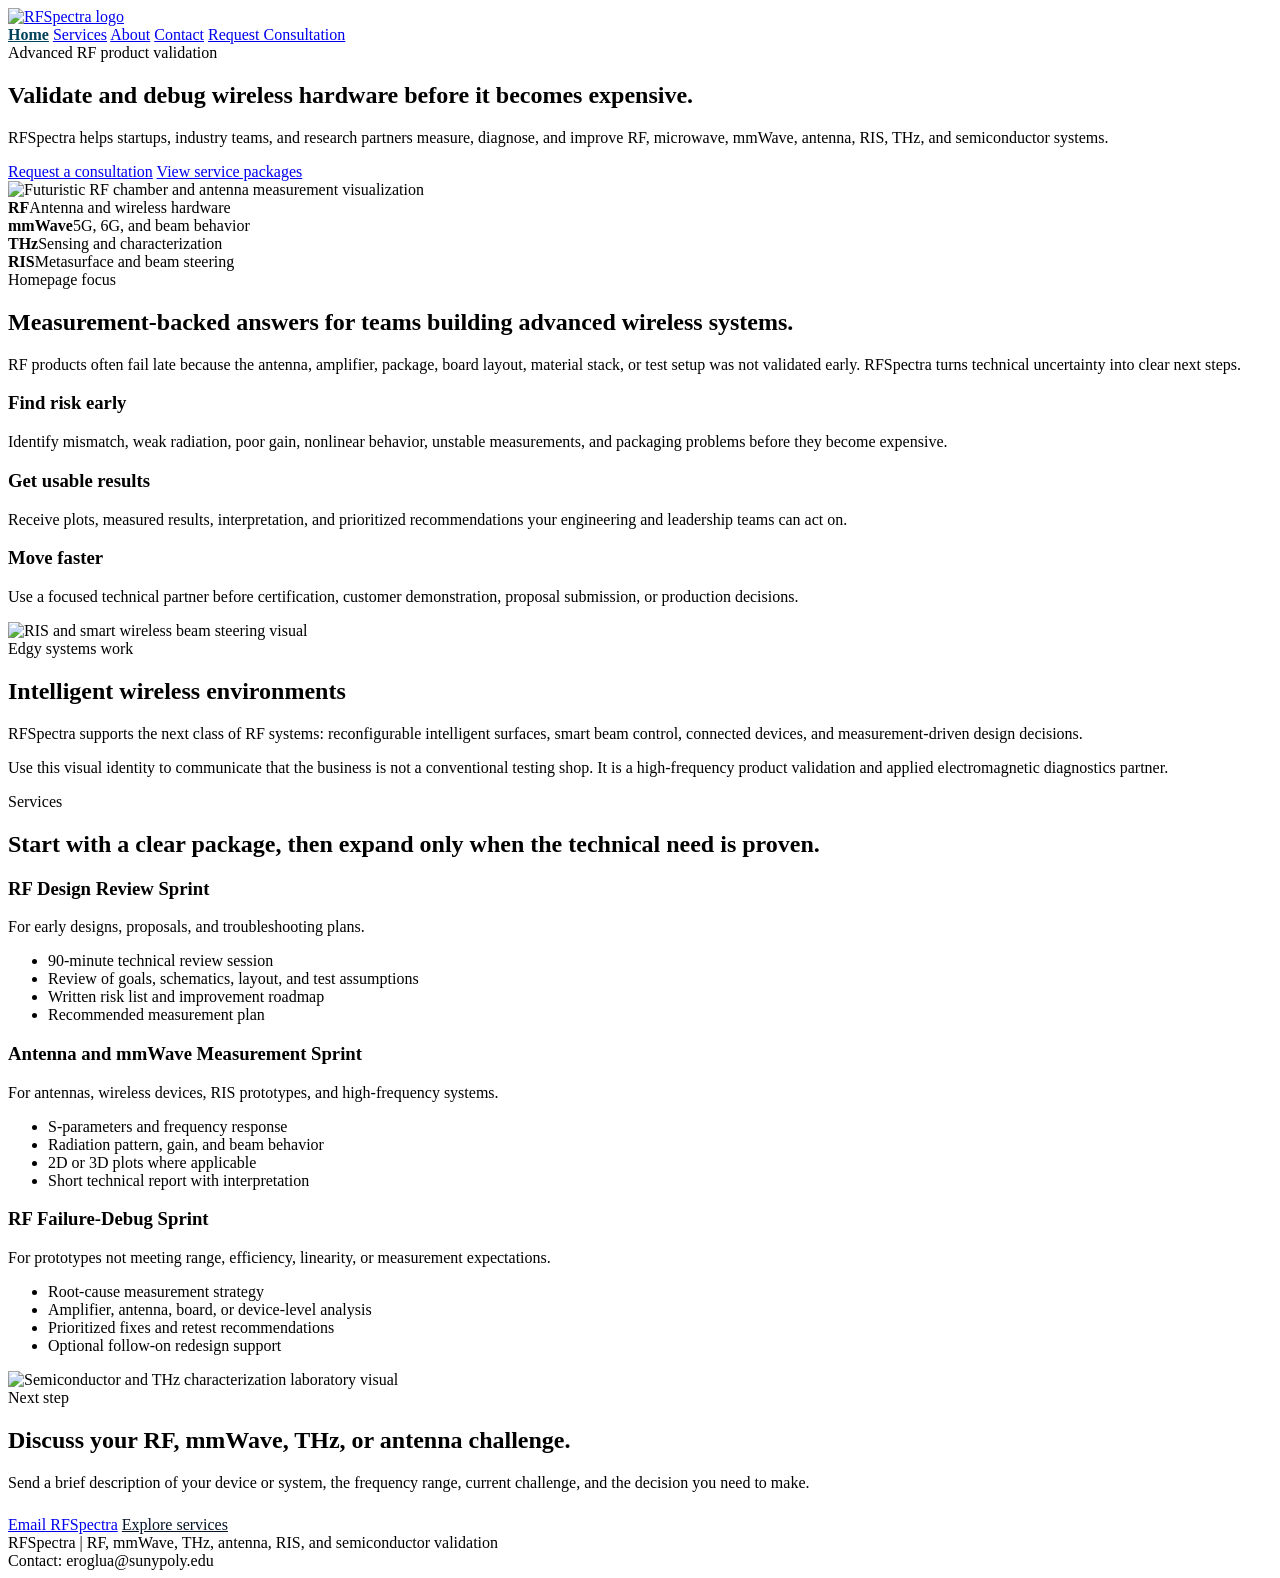
==== index.html @ 4c07c521 "Add files via upload" ====
<!DOCTYPE html>
<html lang="en">
<head>
  <meta charset="utf-8">
  <meta name="viewport" content="width=device-width, initial-scale=1">
  <title>RFSpectra | RF Measurement and Product Validation</title>
  <meta name="description" content="RFSpectra RF, microwave, mmWave, antenna, RIS, THz, and semiconductor validation services.">
  <link rel="stylesheet" href="assets/style.css">
</head>
<body>

<header class="site-header">
  <div class="navbar">
    <a href="index.html" aria-label="RFSpectra home">
      <img class="logo" src="assets/rfspectra-logo-transparent.png" alt="RFSpectra logo">
    </a>
    <nav class="nav-links">
      <a href="index.html" style="color:#00415a; font-weight:800">Home</a>
<a href="services.html" >Services</a>
<a href="about.html" >About</a>
<a href="contact.html" >Contact</a>
      <a class="nav-cta" href="contact.html">Request Consultation</a>
    </nav>
  </div>
</header>


<main>
  <section class="hero">
    <div class="hero-grid">
      <div>
        <div class="kicker">Advanced RF product validation</div>
        <h1>Validate and debug wireless hardware before it becomes expensive.</h1>
        <p>RFSpectra helps startups, industry teams, and research partners measure, diagnose, and improve RF, microwave, mmWave, antenna, RIS, THz, and semiconductor systems.</p>
        <div class="cta-row">
          <a class="button primary" href="contact.html">Request a consultation</a>
          <a class="button secondary" href="services.html">View service packages</a>
        </div>
      </div>
      <div class="hero-visual">
        <img src="assets/rf-chamber-visual.png" alt="Futuristic RF chamber and antenna measurement visualization">
      </div>
    </div>
  </section>

  <div class="stat-strip">
    <div class="stat-card">
      <div class="stat"><strong>RF</strong>Antenna and wireless hardware</div>
      <div class="stat"><strong>mmWave</strong>5G, 6G, and beam behavior</div>
      <div class="stat"><strong>THz</strong>Sensing and characterization</div>
      <div class="stat"><strong>RIS</strong>Metasurface and beam steering</div>
    </div>
  </div>

  <section class="section">
    <div class="section-inner">
      <div class="section-header">
        <span class="tag">Homepage focus</span>
        <h2>Measurement-backed answers for teams building advanced wireless systems.</h2>
        <p class="lead">RF products often fail late because the antenna, amplifier, package, board layout, material stack, or test setup was not validated early. RFSpectra turns technical uncertainty into clear next steps.</p>
      </div>
      <div class="grid-3">
        <article class="card">
          <h3>Find risk early</h3>
          <p>Identify mismatch, weak radiation, poor gain, nonlinear behavior, unstable measurements, and packaging problems before they become expensive.</p>
        </article>
        <article class="card">
          <h3>Get usable results</h3>
          <p>Receive plots, measured results, interpretation, and prioritized recommendations your engineering and leadership teams can act on.</p>
        </article>
        <article class="card">
          <h3>Move faster</h3>
          <p>Use a focused technical partner before certification, customer demonstration, proposal submission, or production decisions.</p>
        </article>
      </div>
    </div>
  </section>

  <section class="section dark-section">
    <div class="section-inner">
      <div class="visual-grid">
        <div class="visual-card">
          <img src="assets/ris-smart-wireless-visual.png" alt="RIS and smart wireless beam steering visual">
        </div>
        <div class="visual-copy">
          <span class="tag">Edgy systems work</span>
          <h2>Intelligent wireless environments</h2>
          <p>RFSpectra supports the next class of RF systems: reconfigurable intelligent surfaces, smart beam control, connected devices, and measurement-driven design decisions.</p>
          <p>Use this visual identity to communicate that the business is not a conventional testing shop. It is a high-frequency product validation and applied electromagnetic diagnostics partner.</p>
        </div>
      </div>
    </div>
  </section>

  <section class="section">
    <div class="section-inner">
      <div class="section-header">
        <span class="tag">Services</span>
        <h2>Start with a clear package, then expand only when the technical need is proven.</h2>
      </div>
      <div class="card">
        <div class="package">
          <div>
            <h3>RF Design Review Sprint</h3>
            <p>For early designs, proposals, and troubleshooting plans.</p>
          </div>
          <ul>
            <li>90-minute technical review session</li>
            <li>Review of goals, schematics, layout, and test assumptions</li>
            <li>Written risk list and improvement roadmap</li>
            <li>Recommended measurement plan</li>
          </ul>
        </div>
        <div class="package">
          <div>
            <h3>Antenna and mmWave Measurement Sprint</h3>
            <p>For antennas, wireless devices, RIS prototypes, and high-frequency systems.</p>
          </div>
          <ul>
            <li>S-parameters and frequency response</li>
            <li>Radiation pattern, gain, and beam behavior</li>
            <li>2D or 3D plots where applicable</li>
            <li>Short technical report with interpretation</li>
          </ul>
        </div>
        <div class="package">
          <div>
            <h3>RF Failure-Debug Sprint</h3>
            <p>For prototypes not meeting range, efficiency, linearity, or measurement expectations.</p>
          </div>
          <ul>
            <li>Root-cause measurement strategy</li>
            <li>Amplifier, antenna, board, or device-level analysis</li>
            <li>Prioritized fixes and retest recommendations</li>
            <li>Optional follow-on redesign support</li>
          </ul>
        </div>
      </div>
      <div class="wide-image">
        <img src="assets/semiconductor-thz-visual.png" alt="Semiconductor and THz characterization laboratory visual">
      </div>
    </div>
  </section>

  <section class="section dark-section">
    <div class="section-inner contact-box">
      <span class="tag">Next step</span>
      <h2>Discuss your RF, mmWave, THz, or antenna challenge.</h2>
      <p class="lead">Send a brief description of your device or system, the frequency range, current challenge, and the decision you need to make.</p>
      <div class="cta-row" style="margin-top:24px">
        <a class="button primary" href="mailto:eroglua@sunypoly.edu?subject=RFSpectra%20RF%20Validation%20Services%20Inquiry">Email RFSpectra</a>
        <a class="button secondary" href="services.html" style="color:#061427;border-color:#b9c7d8">Explore services</a>
      </div>
    </div>
  </section>
</main>

<footer class="footer">
  <div class="footer-inner">
    <div>RFSpectra | RF, mmWave, THz, antenna, RIS, and semiconductor validation</div>
    <div>Contact: eroglua@sunypoly.edu</div>
  </div>
</footer>
</body>
</html>
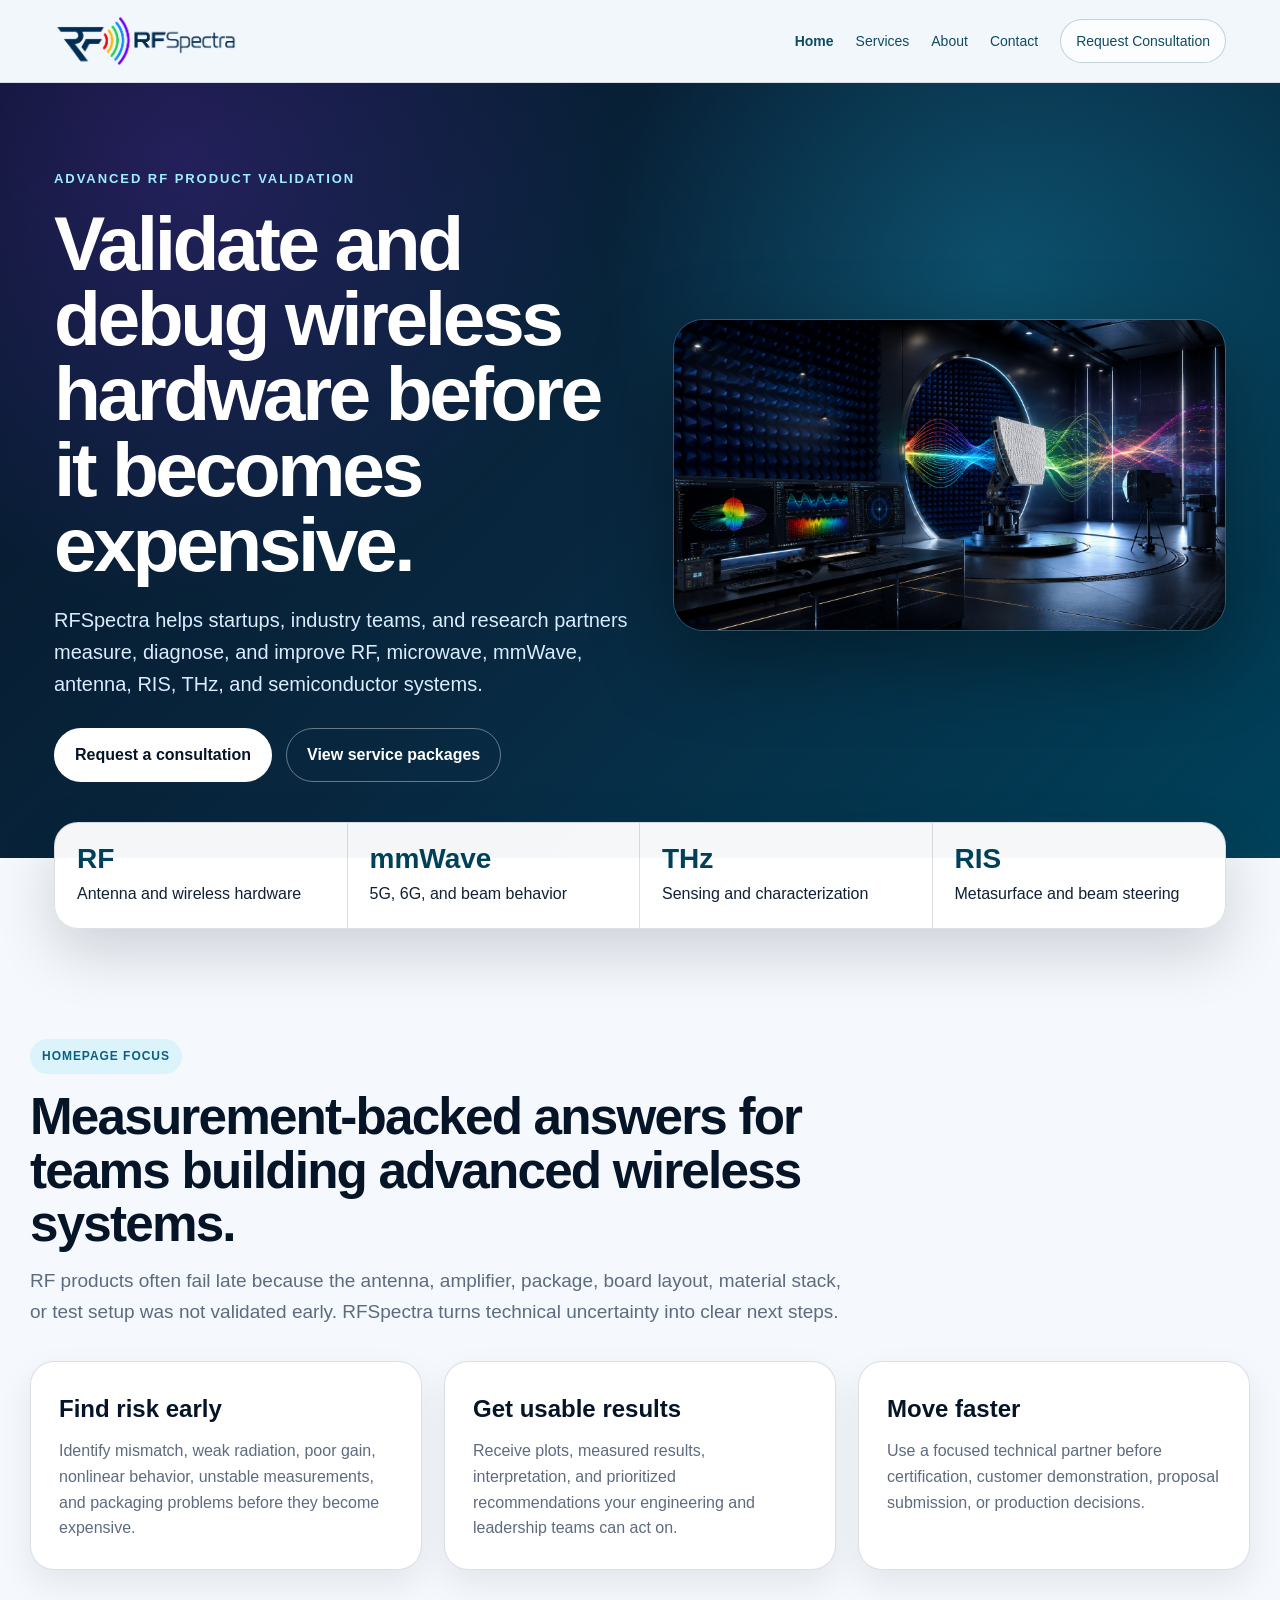
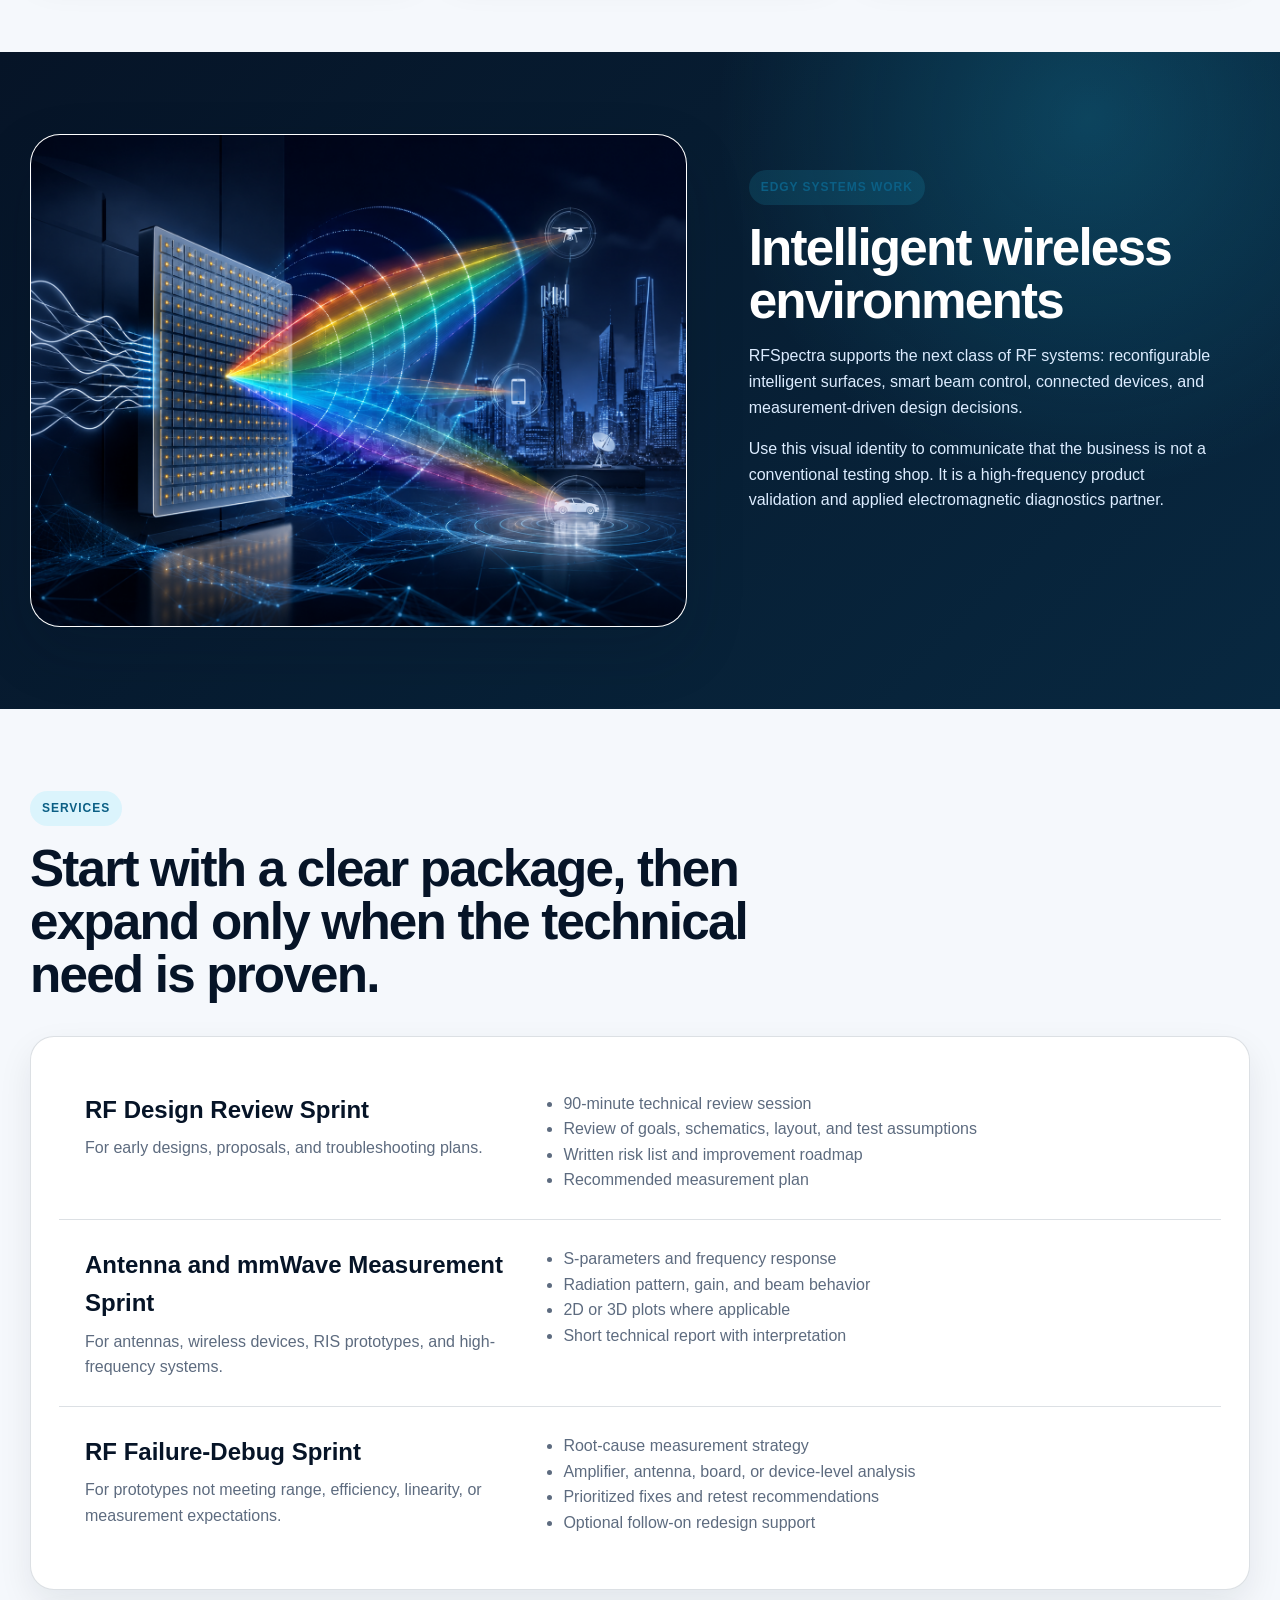
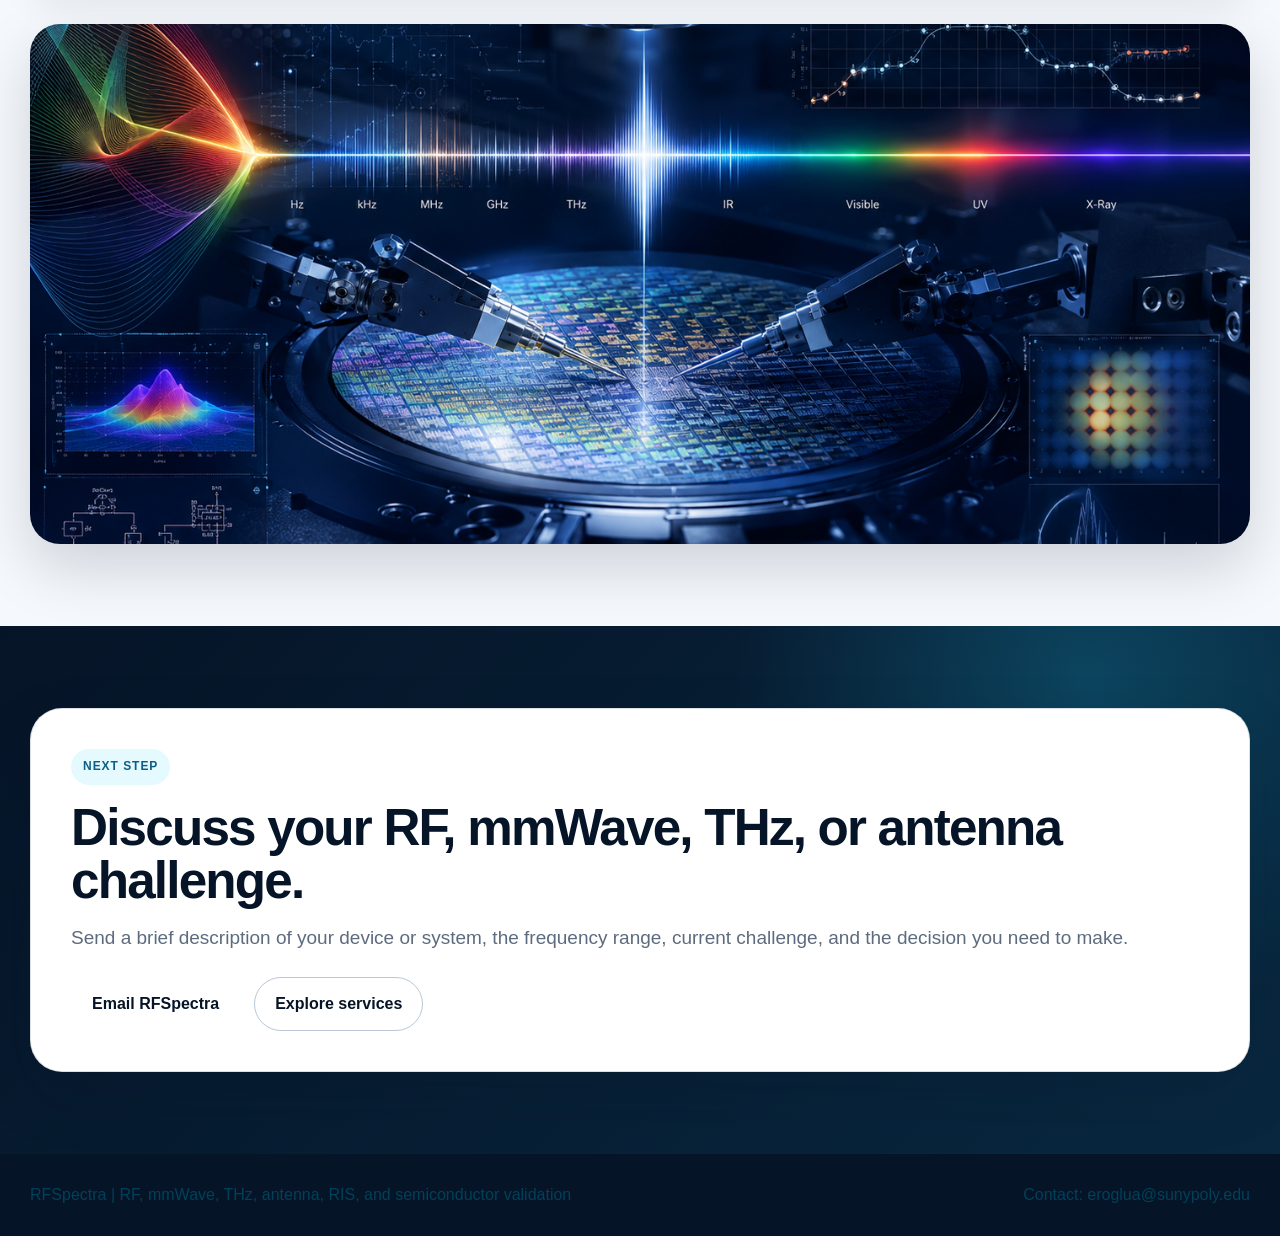
==== commit 9d0c4b27: "Add files via upload" ====
--- a/index.html
+++ b/index.html
@@ -5,14 +5,14 @@
   <meta name="viewport" content="width=device-width, initial-scale=1">
   <title>RFSpectra | RF Measurement and Product Validation</title>
   <meta name="description" content="RFSpectra RF, microwave, mmWave, antenna, RIS, THz, and semiconductor validation services.">
-  <link rel="stylesheet" href="assets/style.css">
+  <link rel="stylesheet" href="style.css">
 </head>
 <body>
 
 <header class="site-header">
   <div class="navbar">
     <a href="index.html" aria-label="RFSpectra home">
-      <img class="logo" src="assets/rfspectra-logo-transparent.png" alt="RFSpectra logo">
+      <img class="logo" src="rfspectra-logo-transparent.png" alt="RFSpectra logo">
     </a>
     <nav class="nav-links">
       <a href="index.html" style="color:#00415a; font-weight:800">Home</a>
@@ -38,7 +38,7 @@
         </div>
       </div>
       <div class="hero-visual">
-        <img src="assets/rf-chamber-visual.png" alt="Futuristic RF chamber and antenna measurement visualization">
+        <img src="rf-chamber-visual.png" alt="Futuristic RF chamber and antenna measurement visualization">
       </div>
     </div>
   </section>
@@ -80,7 +80,7 @@
     <div class="section-inner">
       <div class="visual-grid">
         <div class="visual-card">
-          <img src="assets/ris-smart-wireless-visual.png" alt="RIS and smart wireless beam steering visual">
+          <img src="ris-smart-wireless-visual.png" alt="RIS and smart wireless beam steering visual">
         </div>
         <div class="visual-copy">
           <span class="tag">Edgy systems work</span>
@@ -137,7 +137,7 @@
         </div>
       </div>
       <div class="wide-image">
-        <img src="assets/semiconductor-thz-visual.png" alt="Semiconductor and THz characterization laboratory visual">
+        <img src="semiconductor-thz-visual.png" alt="Semiconductor and THz characterization laboratory visual">
       </div>
     </div>
   </section>
--- a/style.css
+++ b/style.css
@@ -0,0 +1,428 @@
+
+:root {
+  --navy: #00415a;
+  --deep: #061427;
+  --blue: #0b5f85;
+  --cyan: #20d4ff;
+  --paper: #f5f8fc;
+  --ink: #112033;
+  --muted: #5d6b7f;
+  --line: rgba(8, 35, 64, 0.14);
+  --white: #ffffff;
+  --radius: 24px;
+  --shadow: 0 24px 60px rgba(6, 20, 39, 0.16);
+}
+
+* {
+  box-sizing: border-box;
+}
+
+html {
+  scroll-behavior: smooth;
+}
+
+body {
+  margin: 0;
+  font-family: Arial, Helvetica, sans-serif;
+  background: var(--paper);
+  color: var(--ink);
+  line-height: 1.6;
+}
+
+a {
+  color: inherit;
+}
+
+.site-header {
+  position: sticky;
+  top: 0;
+  z-index: 20;
+  background: rgba(242, 247, 252, 0.96);
+  backdrop-filter: blur(12px);
+  border-bottom: 1px solid rgba(8, 35, 64, 0.12);
+}
+
+.navbar {
+  max-width: 1220px;
+  margin: 0 auto;
+  padding: 14px 24px;
+  display: flex;
+  align-items: center;
+  justify-content: space-between;
+  gap: 24px;
+}
+
+.logo {
+  height: 54px;
+  width: auto;
+  display: block;
+}
+
+.nav-links {
+  display: flex;
+  gap: 22px;
+  align-items: center;
+  font-size: 14px;
+  color: var(--navy);
+}
+
+.nav-links a {
+  text-decoration: none;
+  opacity: .94;
+}
+
+.nav-links a:hover {
+  opacity: 1;
+  color: var(--blue);
+}
+
+.nav-links a[style] {
+  color: var(--navy) !important;
+  font-weight: 800;
+}
+
+
+.nav-cta {
+  padding: 10px 15px;
+  border: 1px solid rgba(0, 65, 90, 0.24);
+  border-radius: 999px;
+  color: var(--navy);
+  background: rgba(255,255,255,.78);
+}
+
+
+.hero {
+  position: relative;
+  overflow: hidden;
+  background:
+    radial-gradient(circle at 78% 24%, rgba(32, 212, 255, .22), transparent 34%),
+    radial-gradient(circle at 14% 10%, rgba(141, 55, 255, .22), transparent 34%),
+    linear-gradient(135deg, #061427 0%, #082840 52%, #00415a 100%);
+  color: var(--white);
+}
+
+.hero-grid {
+  max-width: 1220px;
+  margin: 0 auto;
+  padding: 86px 24px 76px;
+  display: grid;
+  grid-template-columns: 1.02fr .98fr;
+  gap: 44px;
+  align-items: center;
+}
+
+.kicker {
+  text-transform: uppercase;
+  letter-spacing: .15em;
+  font-size: 13px;
+  font-weight: 800;
+  color: #9feeff;
+  margin-bottom: 16px;
+}
+
+h1 {
+  font-size: clamp(42px, 6vw, 78px);
+  line-height: .98;
+  margin: 0 0 22px;
+  letter-spacing: -0.045em;
+}
+
+.hero p {
+  color: #dcecff;
+  font-size: 20px;
+  max-width: 680px;
+  margin: 0 0 28px;
+}
+
+.cta-row {
+  display: flex;
+  gap: 14px;
+  flex-wrap: wrap;
+  align-items: center;
+}
+
+.button {
+  display: inline-flex;
+  justify-content: center;
+  align-items: center;
+  min-height: 48px;
+  padding: 13px 20px;
+  border-radius: 999px;
+  text-decoration: none;
+  font-weight: 800;
+  border: 1px solid transparent;
+}
+
+.button.primary {
+  background: #ffffff;
+  color: var(--deep);
+}
+
+.button.secondary {
+  border-color: rgba(255,255,255,.38);
+  color: #ffffff;
+}
+
+.hero-visual {
+  position: relative;
+}
+
+.hero-visual img,
+.visual-card img,
+.wide-image img {
+  width: 100%;
+  display: block;
+  object-fit: cover;
+}
+
+.hero-visual img {
+  border-radius: 30px;
+  box-shadow: 0 28px 80px rgba(0,0,0,.36);
+  border: 1px solid rgba(255,255,255,.18);
+}
+
+.stat-strip {
+  max-width: 1220px;
+  margin: -36px auto 0;
+  padding: 0 24px 28px;
+  position: relative;
+  z-index: 4;
+}
+
+.stat-card {
+  background: rgba(255,255,255,.96);
+  box-shadow: var(--shadow);
+  border-radius: var(--radius);
+  display: grid;
+  grid-template-columns: repeat(4, 1fr);
+  overflow: hidden;
+  border: 1px solid var(--line);
+}
+
+.stat {
+  padding: 22px;
+  border-right: 1px solid var(--line);
+}
+
+.stat:last-child {
+  border-right: 0;
+}
+
+.stat strong {
+  display: block;
+  font-size: 28px;
+  color: var(--navy);
+  line-height: 1;
+  margin-bottom: 8px;
+}
+
+.section {
+  padding: 82px 24px;
+}
+
+.section-inner {
+  max-width: 1220px;
+  margin: 0 auto;
+}
+
+.section-header {
+  max-width: 820px;
+  margin-bottom: 34px;
+}
+
+.section h2 {
+  font-size: clamp(34px, 4vw, 54px);
+  line-height: 1.04;
+  margin: 0 0 16px;
+  letter-spacing: -0.035em;
+  color: var(--deep);
+}
+
+.lead {
+  font-size: 19px;
+  color: var(--muted);
+  margin: 0;
+}
+
+.grid-3 {
+  display: grid;
+  grid-template-columns: repeat(3, 1fr);
+  gap: 22px;
+}
+
+.grid-2 {
+  display: grid;
+  grid-template-columns: repeat(2, 1fr);
+  gap: 24px;
+}
+
+.card {
+  background: #ffffff;
+  border-radius: var(--radius);
+  padding: 28px;
+  border: 1px solid var(--line);
+  box-shadow: 0 14px 34px rgba(6,20,39,.08);
+}
+
+.card h3 {
+  margin: 0 0 10px;
+  font-size: 24px;
+  color: var(--deep);
+}
+
+.card p {
+  color: var(--muted);
+  margin: 0;
+}
+
+.dark-section {
+  background:
+    radial-gradient(circle at 85% 10%, rgba(32, 212, 255, .2), transparent 30%),
+    linear-gradient(135deg, #061427 0%, #082840 100%);
+  color: #ffffff;
+}
+
+.dark-section h2,
+.dark-section h3 {
+  color: #ffffff;
+}
+
+.dark-section .lead,
+.dark-section p {
+  color: #dcecff;
+}
+
+.dark-section .contact-box h2,
+.dark-section .contact-box h3 {
+  color: var(--deep);
+}
+
+.dark-section .contact-box .lead,
+.dark-section .contact-box p {
+  color: var(--muted);
+}
+
+.visual-grid {
+  display: grid;
+  grid-template-columns: 1.1fr .9fr;
+  gap: 26px;
+  align-items: stretch;
+}
+
+.visual-card {
+  background: #ffffff;
+  border-radius: 30px;
+  overflow: hidden;
+  box-shadow: var(--shadow);
+  border: 1px solid rgba(255,255,255,.16);
+}
+
+.visual-card img {
+  height: 100%;
+  min-height: 390px;
+}
+
+.visual-copy {
+  padding: 36px;
+}
+
+.tag {
+  display: inline-block;
+  padding: 8px 12px;
+  border-radius: 999px;
+  background: rgba(32,212,255,.12);
+  color: var(--blue);
+  font-size: 12px;
+  font-weight: 800;
+  letter-spacing: .08em;
+  text-transform: uppercase;
+  margin-bottom: 16px;
+}
+
+.package {
+  display: grid;
+  grid-template-columns: .8fr 1.2fr;
+  gap: 24px;
+  padding: 26px;
+  border-bottom: 1px solid var(--line);
+}
+
+.package:last-child {
+  border-bottom: 0;
+}
+
+.package h3 {
+  margin: 0 0 6px;
+}
+
+.package ul {
+  margin: 0;
+  padding-left: 20px;
+  color: var(--muted);
+}
+
+.wide-image {
+  margin-top: 34px;
+  border-radius: 30px;
+  overflow: hidden;
+  box-shadow: var(--shadow);
+}
+
+.wide-image img {
+  max-height: 520px;
+}
+
+.contact-box {
+  background: #ffffff;
+  border-radius: 32px;
+  padding: 40px;
+  box-shadow: var(--shadow);
+  border: 1px solid var(--line);
+}
+
+.footer {
+  background: var(--deep);
+  color: var(--navy);
+  padding: 28px 24px;
+}
+
+.footer-inner {
+  max-width: 1220px;
+  margin: 0 auto;
+  display: flex;
+  justify-content: space-between;
+  gap: 18px;
+  flex-wrap: wrap;
+}
+
+@media (max-width: 920px) {
+  .hero-grid,
+  .grid-3,
+  .grid-2,
+  .visual-grid,
+  .package {
+    grid-template-columns: 1fr;
+  }
+
+  .stat-card {
+    grid-template-columns: repeat(2, 1fr);
+  }
+
+  .nav-links {
+    display: none;
+  }
+
+  .hero-grid {
+    padding-top: 56px;
+  }
+}
+
+@media (max-width: 560px) {
+  .stat-card {
+    grid-template-columns: 1fr;
+  }
+
+  .logo {
+    height: 44px;
+  }
+}
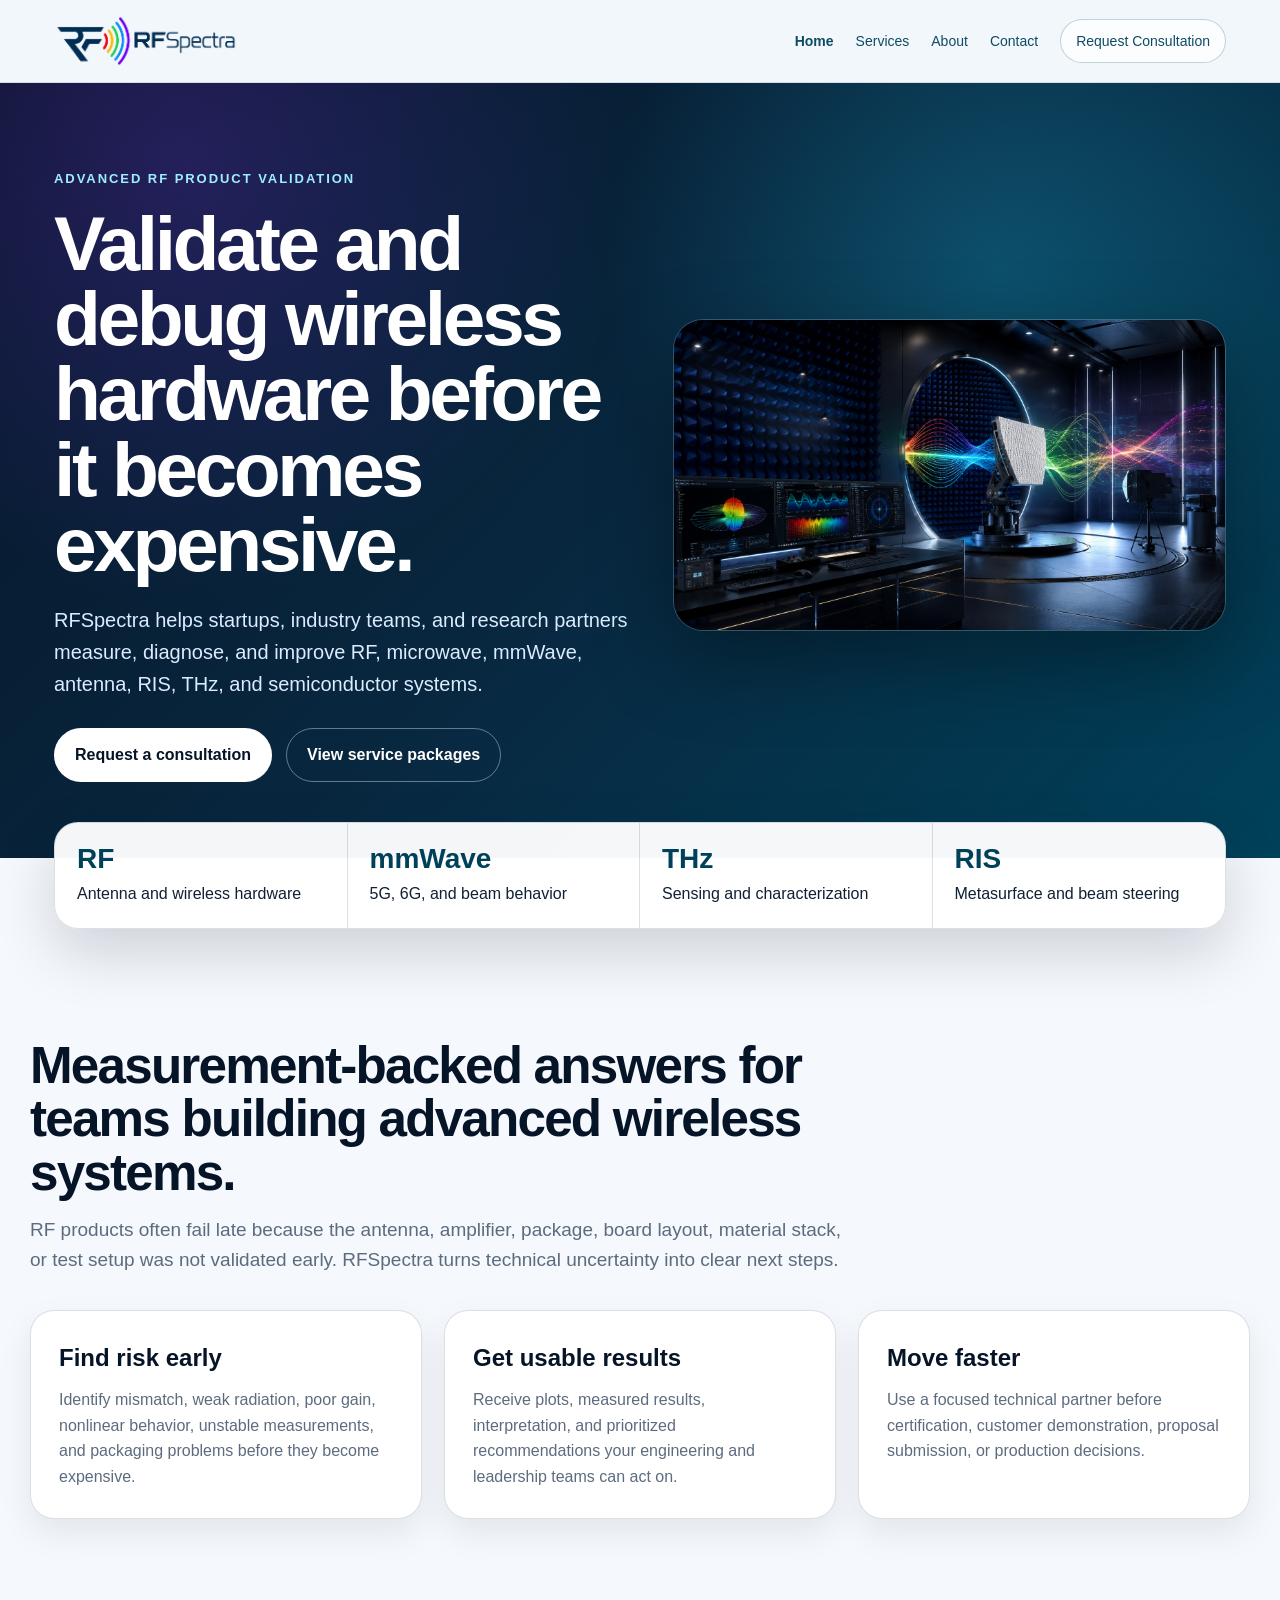
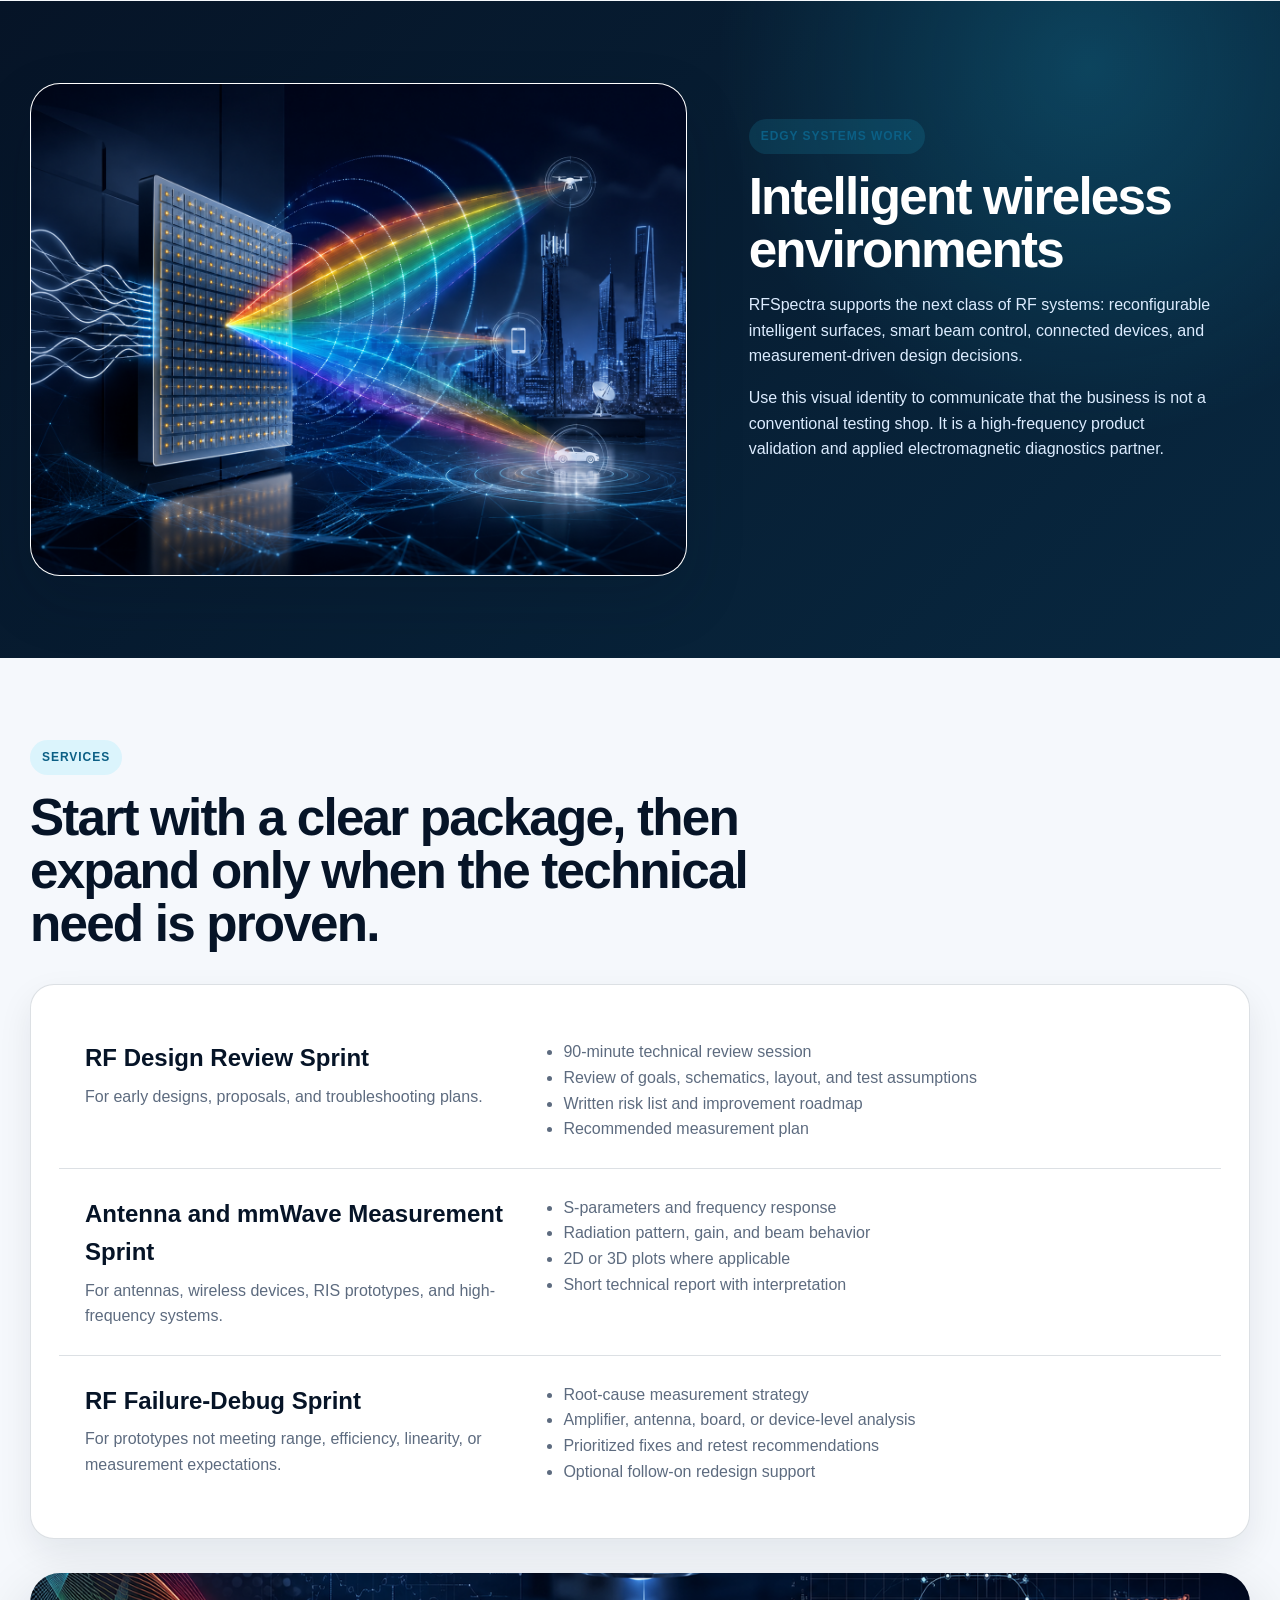
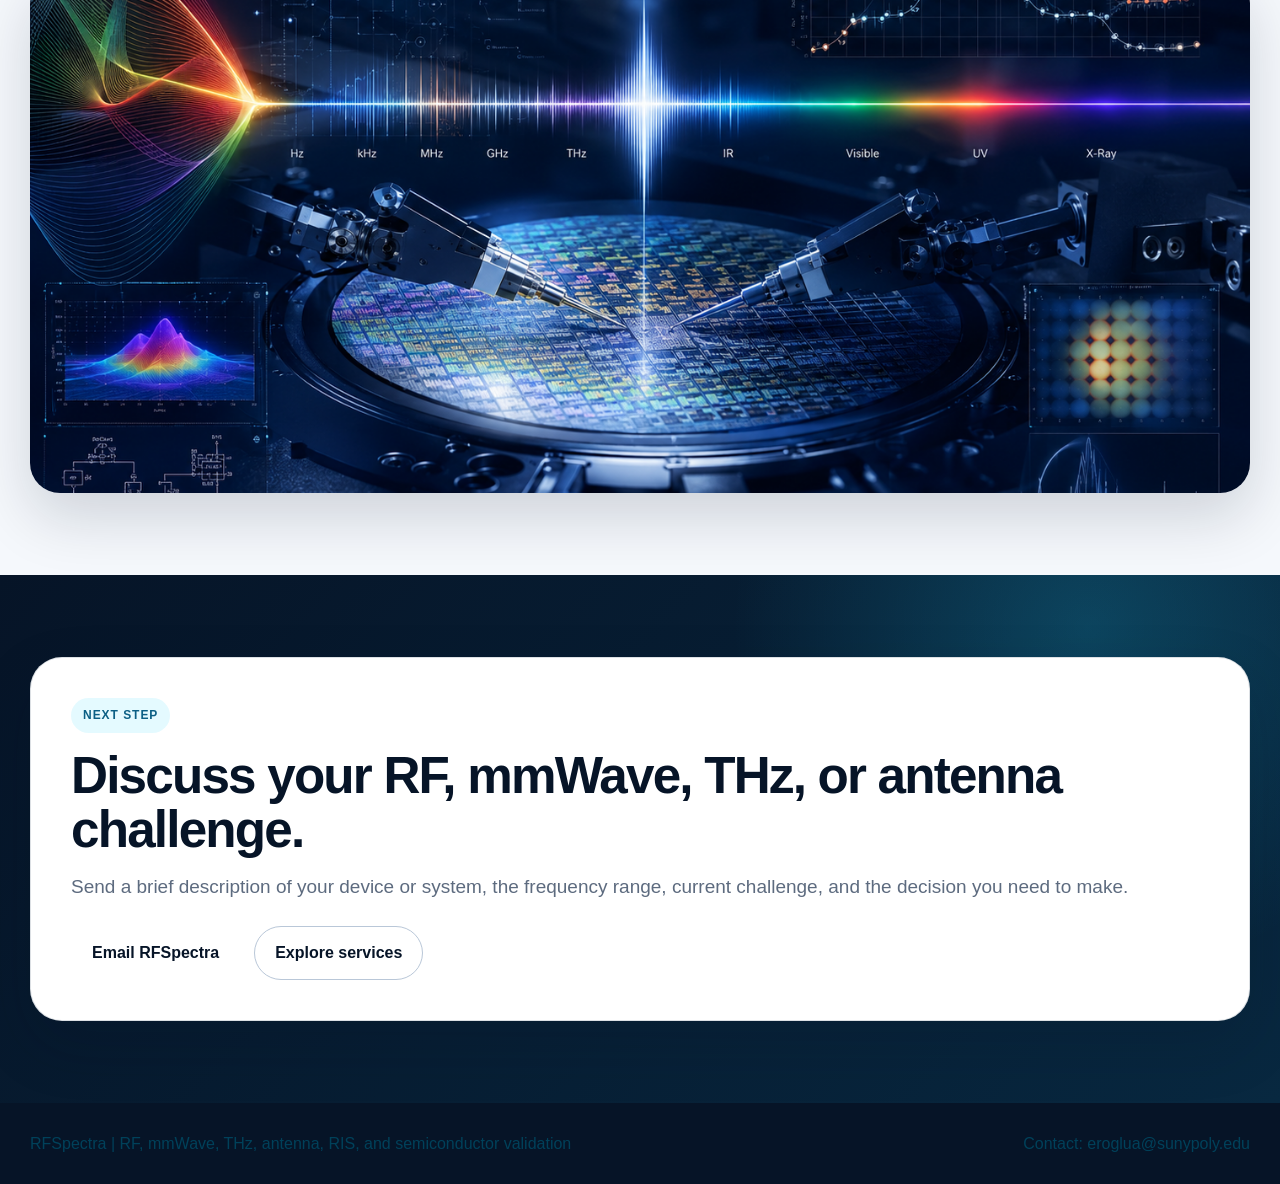
==== commit a317b0fa: "Update index.html" ====
--- a/index.html
+++ b/index.html
@@ -55,8 +55,7 @@
   <section class="section">
     <div class="section-inner">
       <div class="section-header">
-        <span class="tag">Homepage focus</span>
-        <h2>Measurement-backed answers for teams building advanced wireless systems.</h2>
+                <h2>Measurement-backed answers for teams building advanced wireless systems.</h2>
         <p class="lead">RF products often fail late because the antenna, amplifier, package, board layout, material stack, or test setup was not validated early. RFSpectra turns technical uncertainty into clear next steps.</p>
       </div>
       <div class="grid-3">
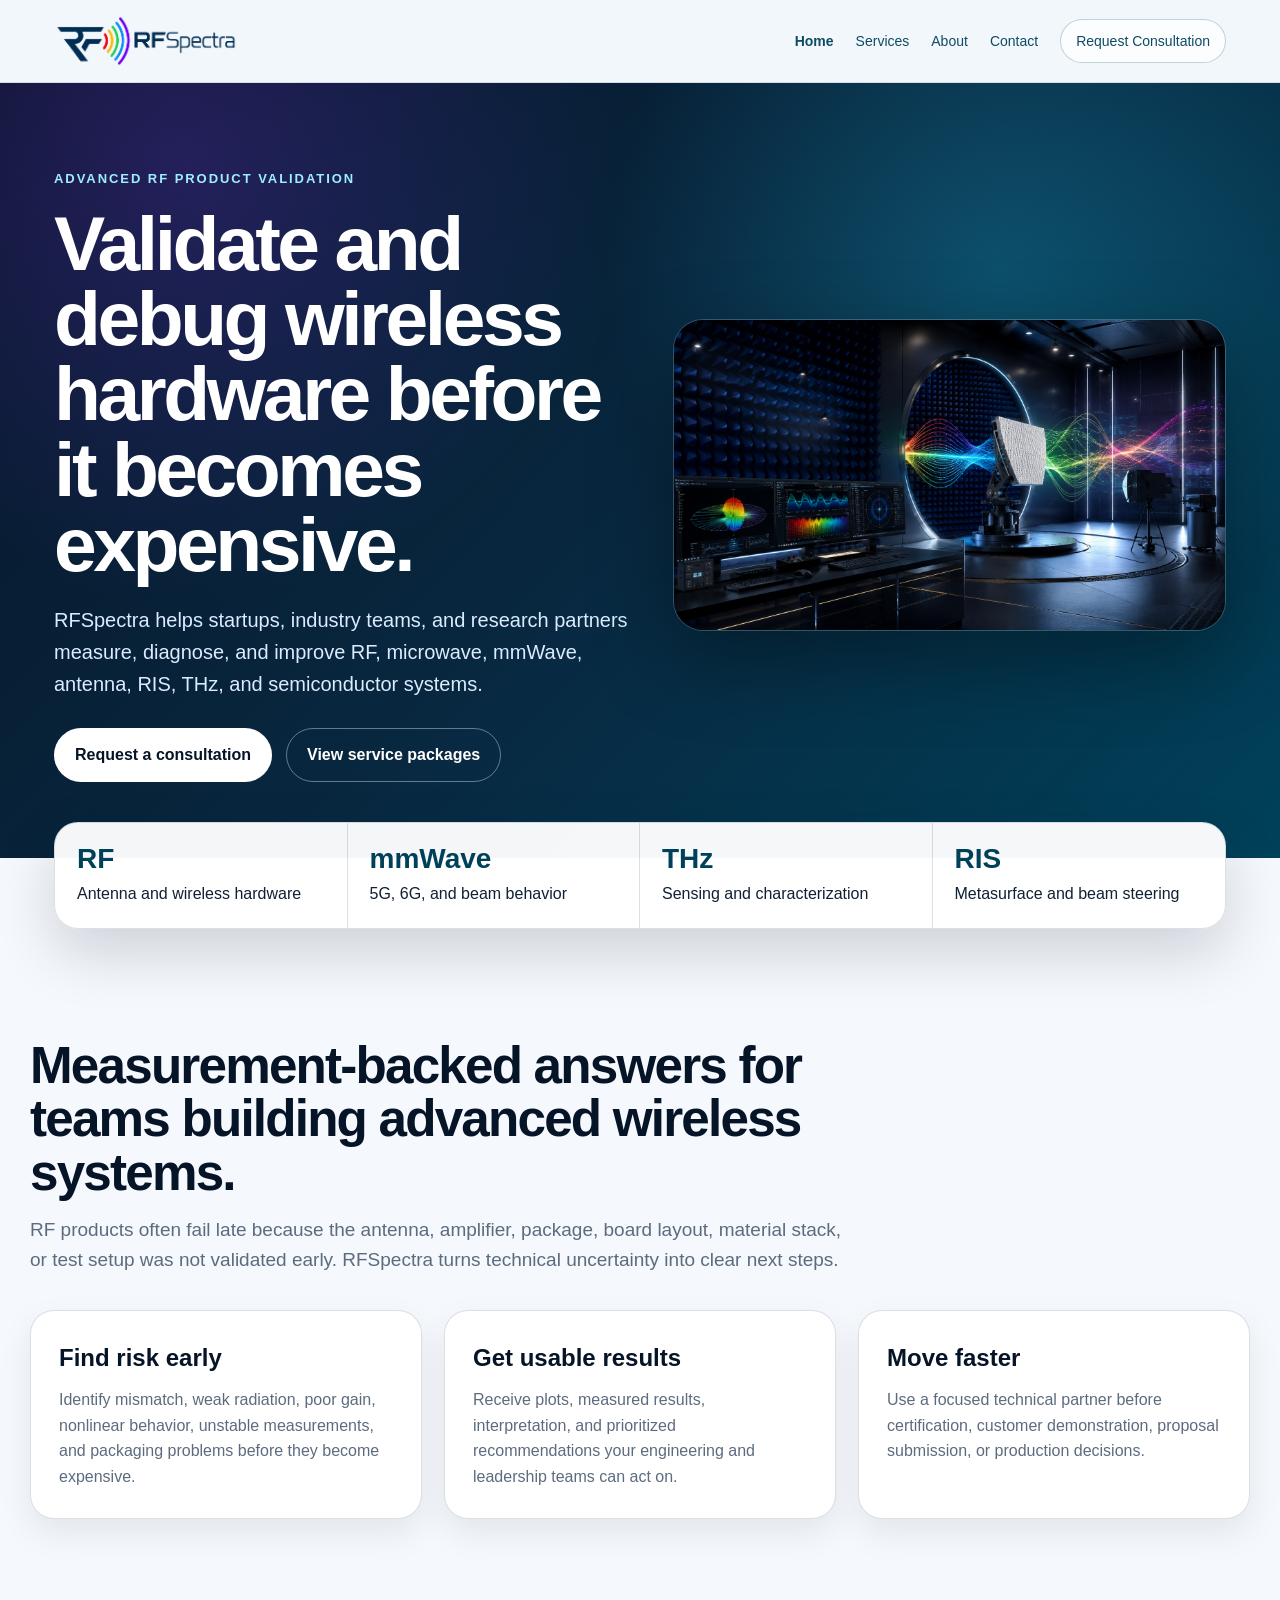
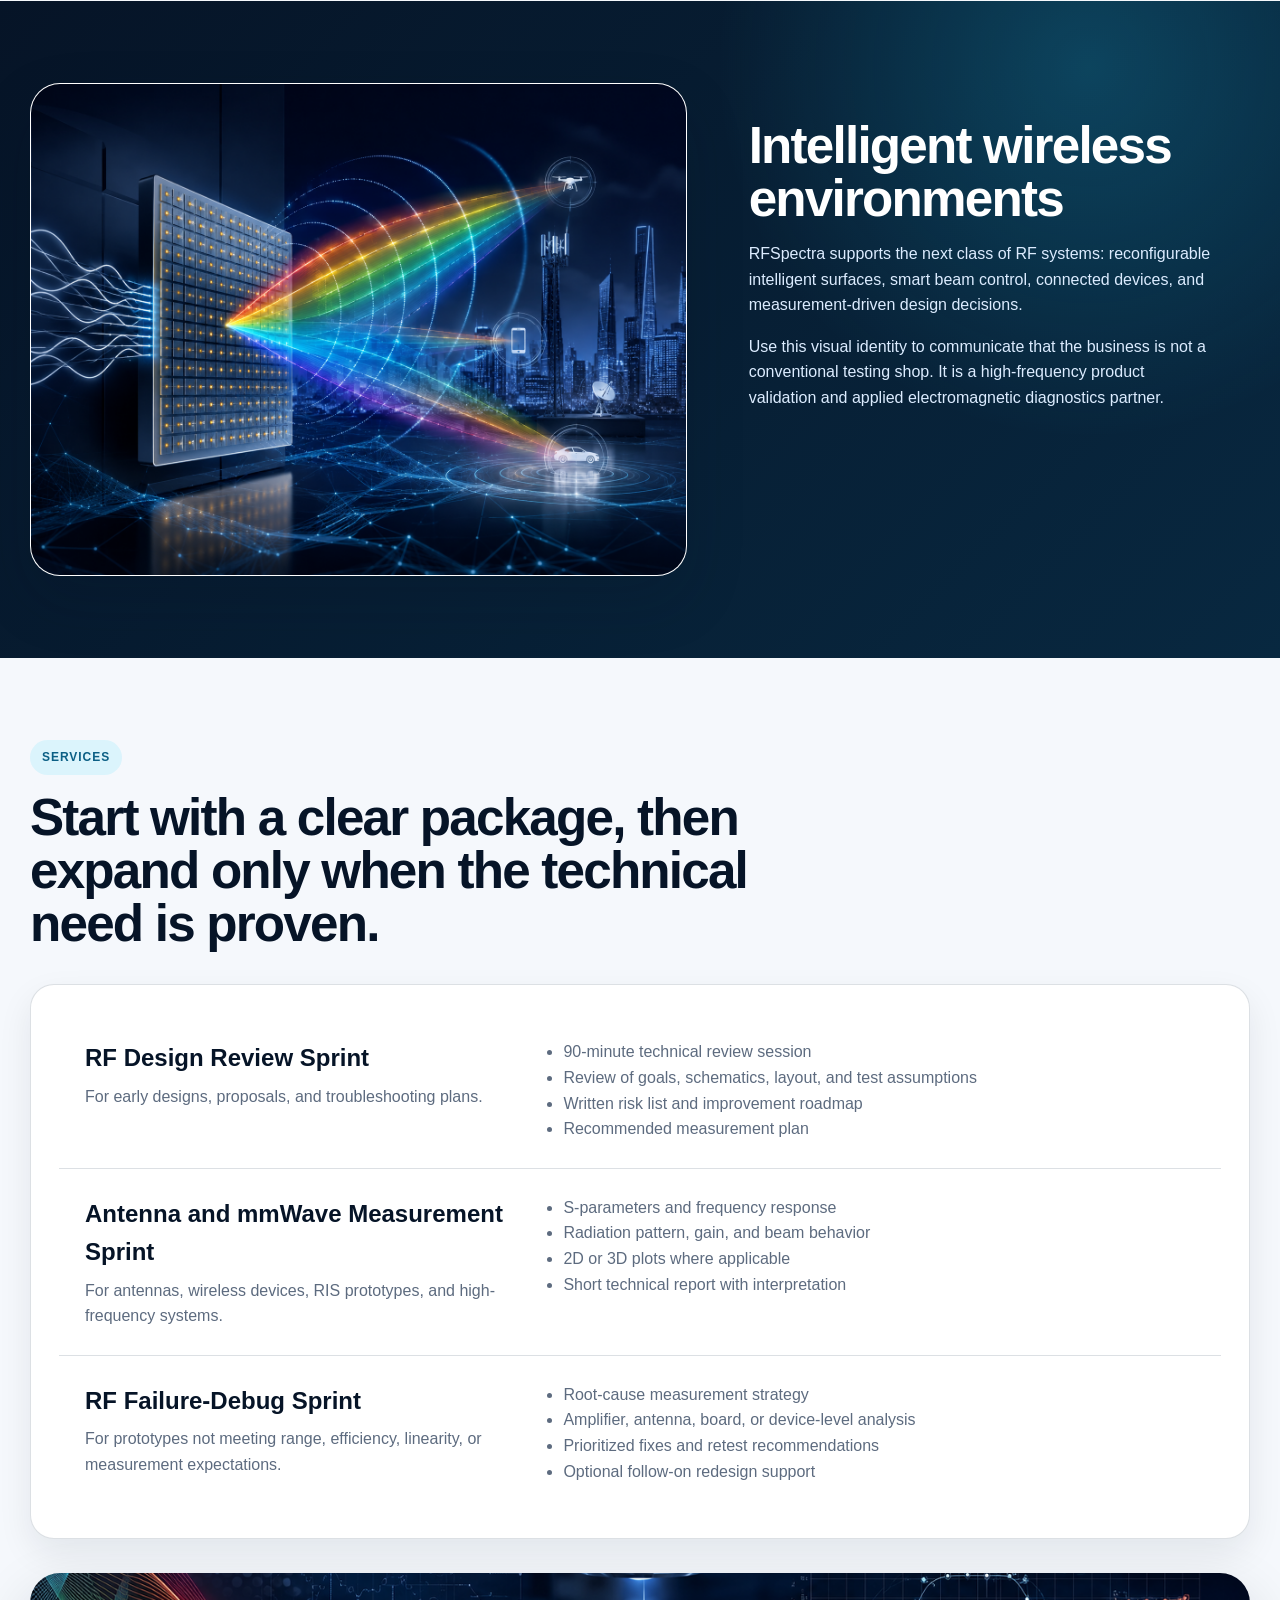
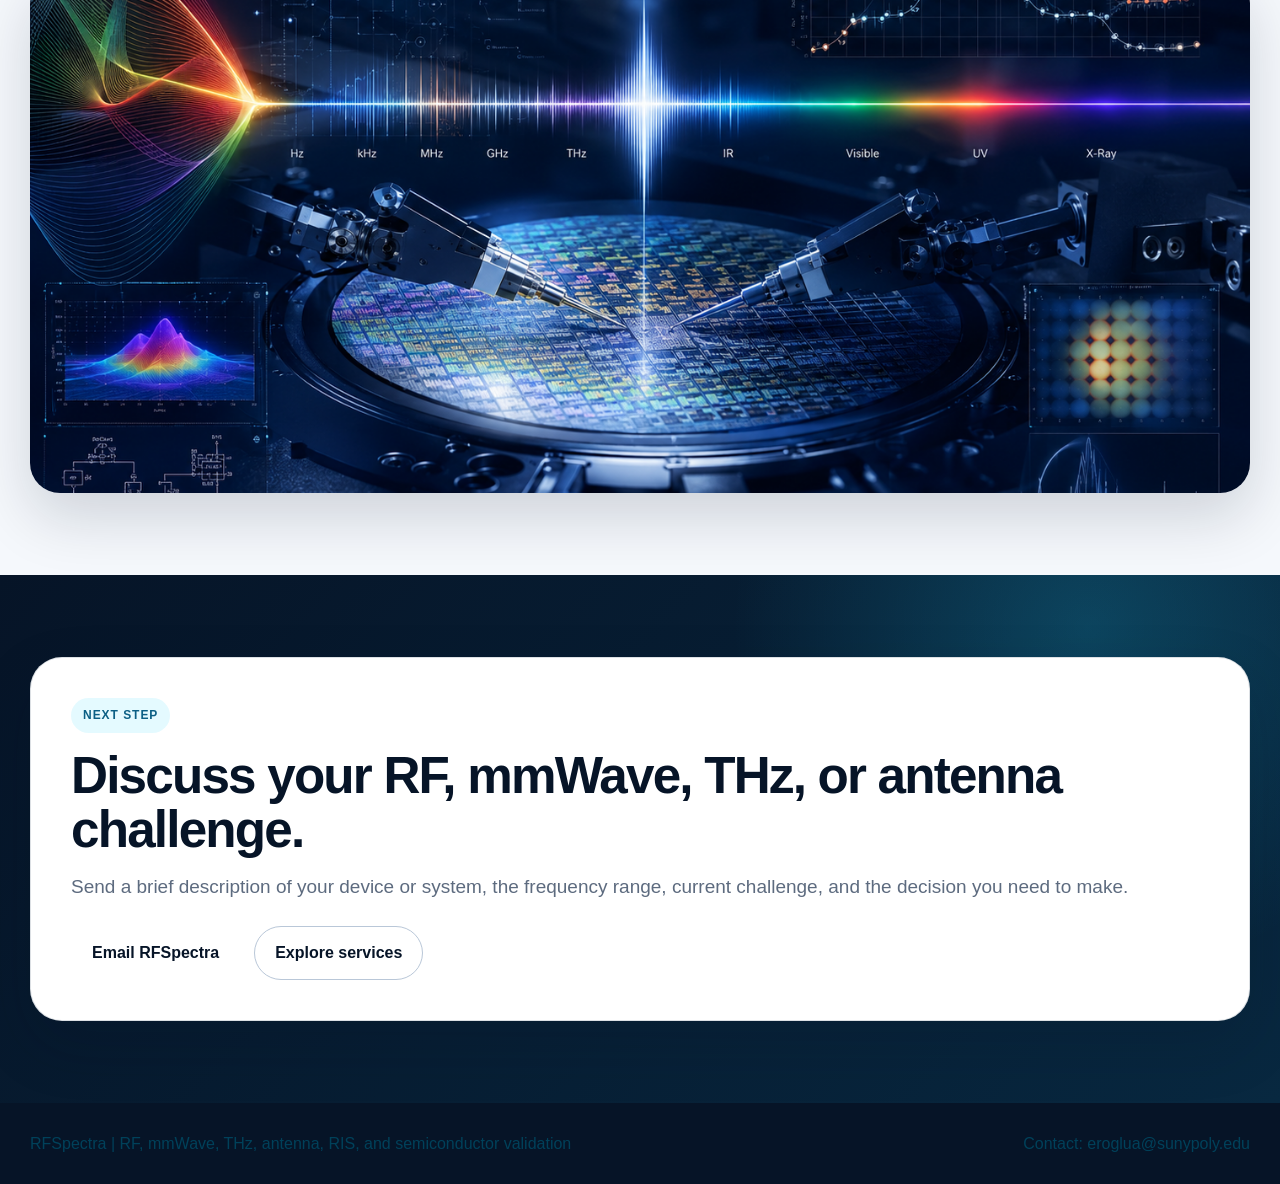
==== commit 5156a269: "Update index.html" ====
--- a/index.html
+++ b/index.html
@@ -82,8 +82,7 @@
           <img src="ris-smart-wireless-visual.png" alt="RIS and smart wireless beam steering visual">
         </div>
         <div class="visual-copy">
-          <span class="tag">Edgy systems work</span>
-          <h2>Intelligent wireless environments</h2>
+                    <h2>Intelligent wireless environments</h2>
           <p>RFSpectra supports the next class of RF systems: reconfigurable intelligent surfaces, smart beam control, connected devices, and measurement-driven design decisions.</p>
           <p>Use this visual identity to communicate that the business is not a conventional testing shop. It is a high-frequency product validation and applied electromagnetic diagnostics partner.</p>
         </div>
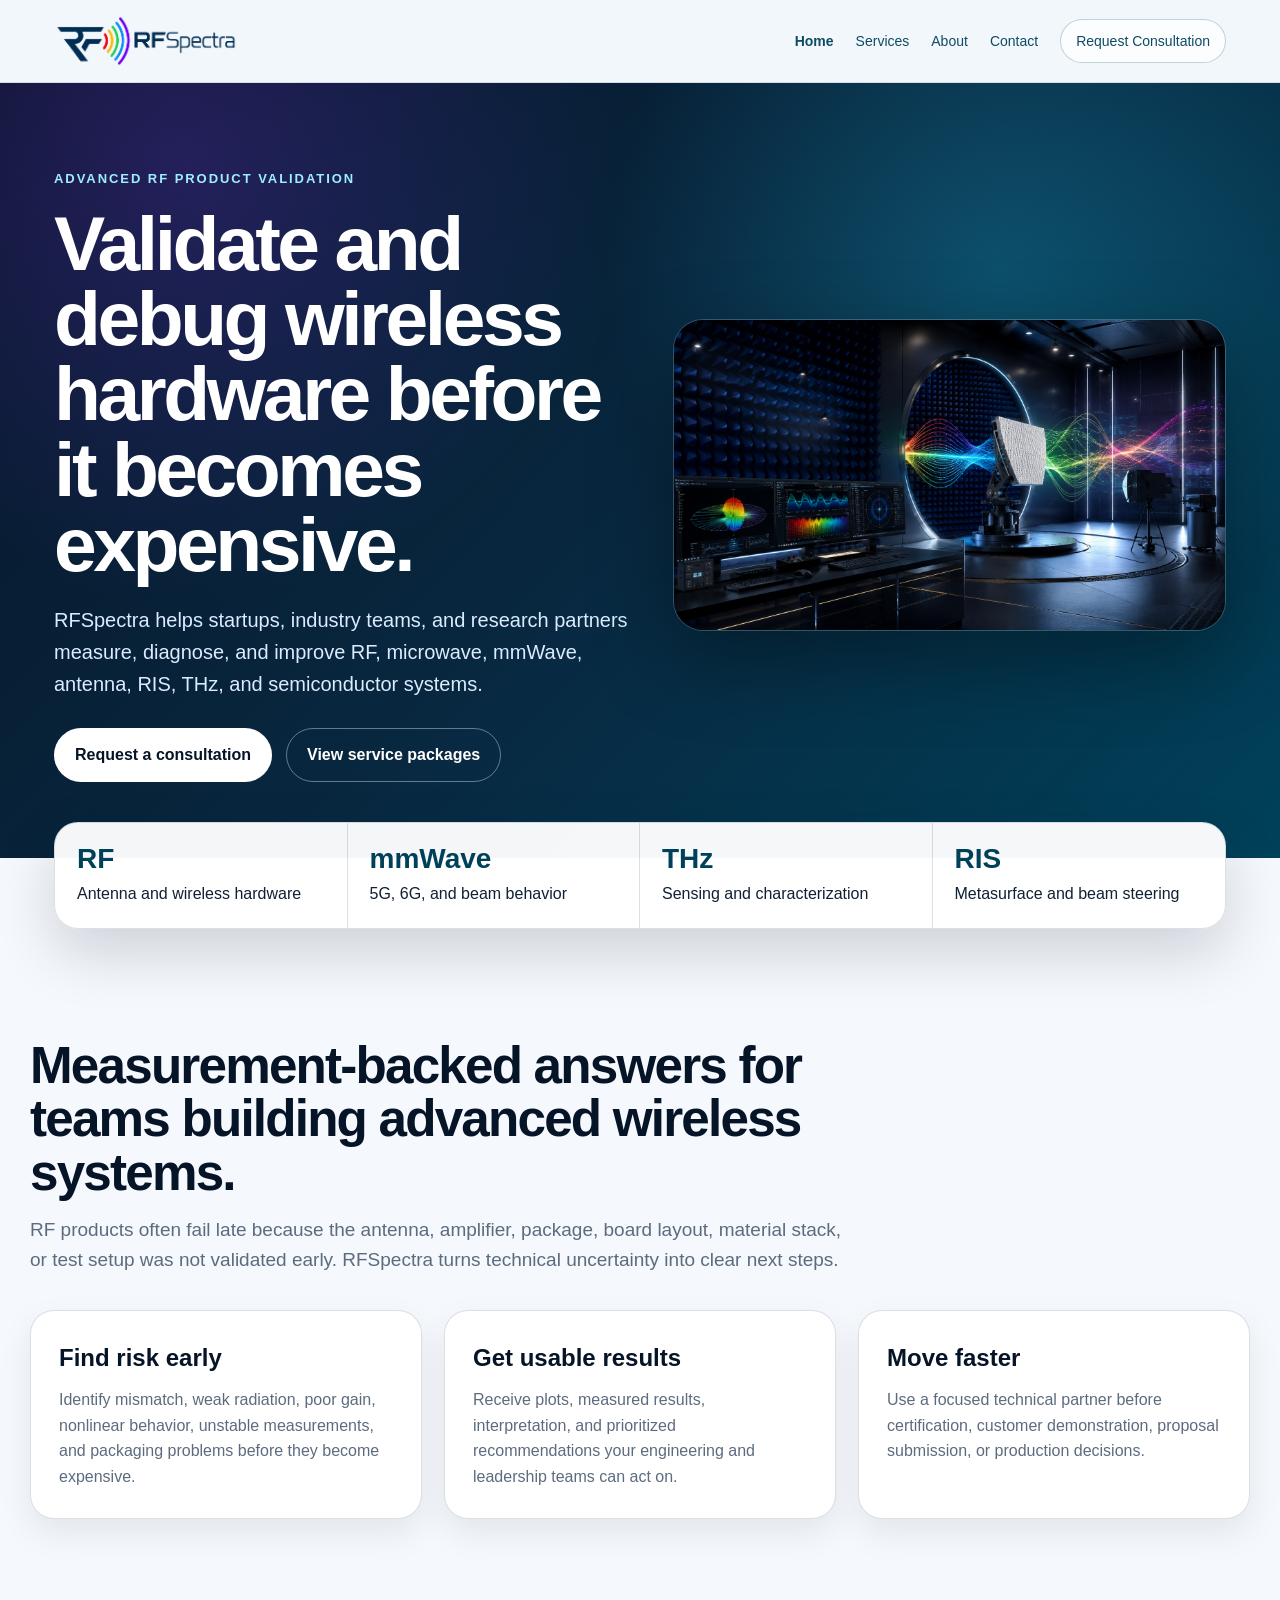
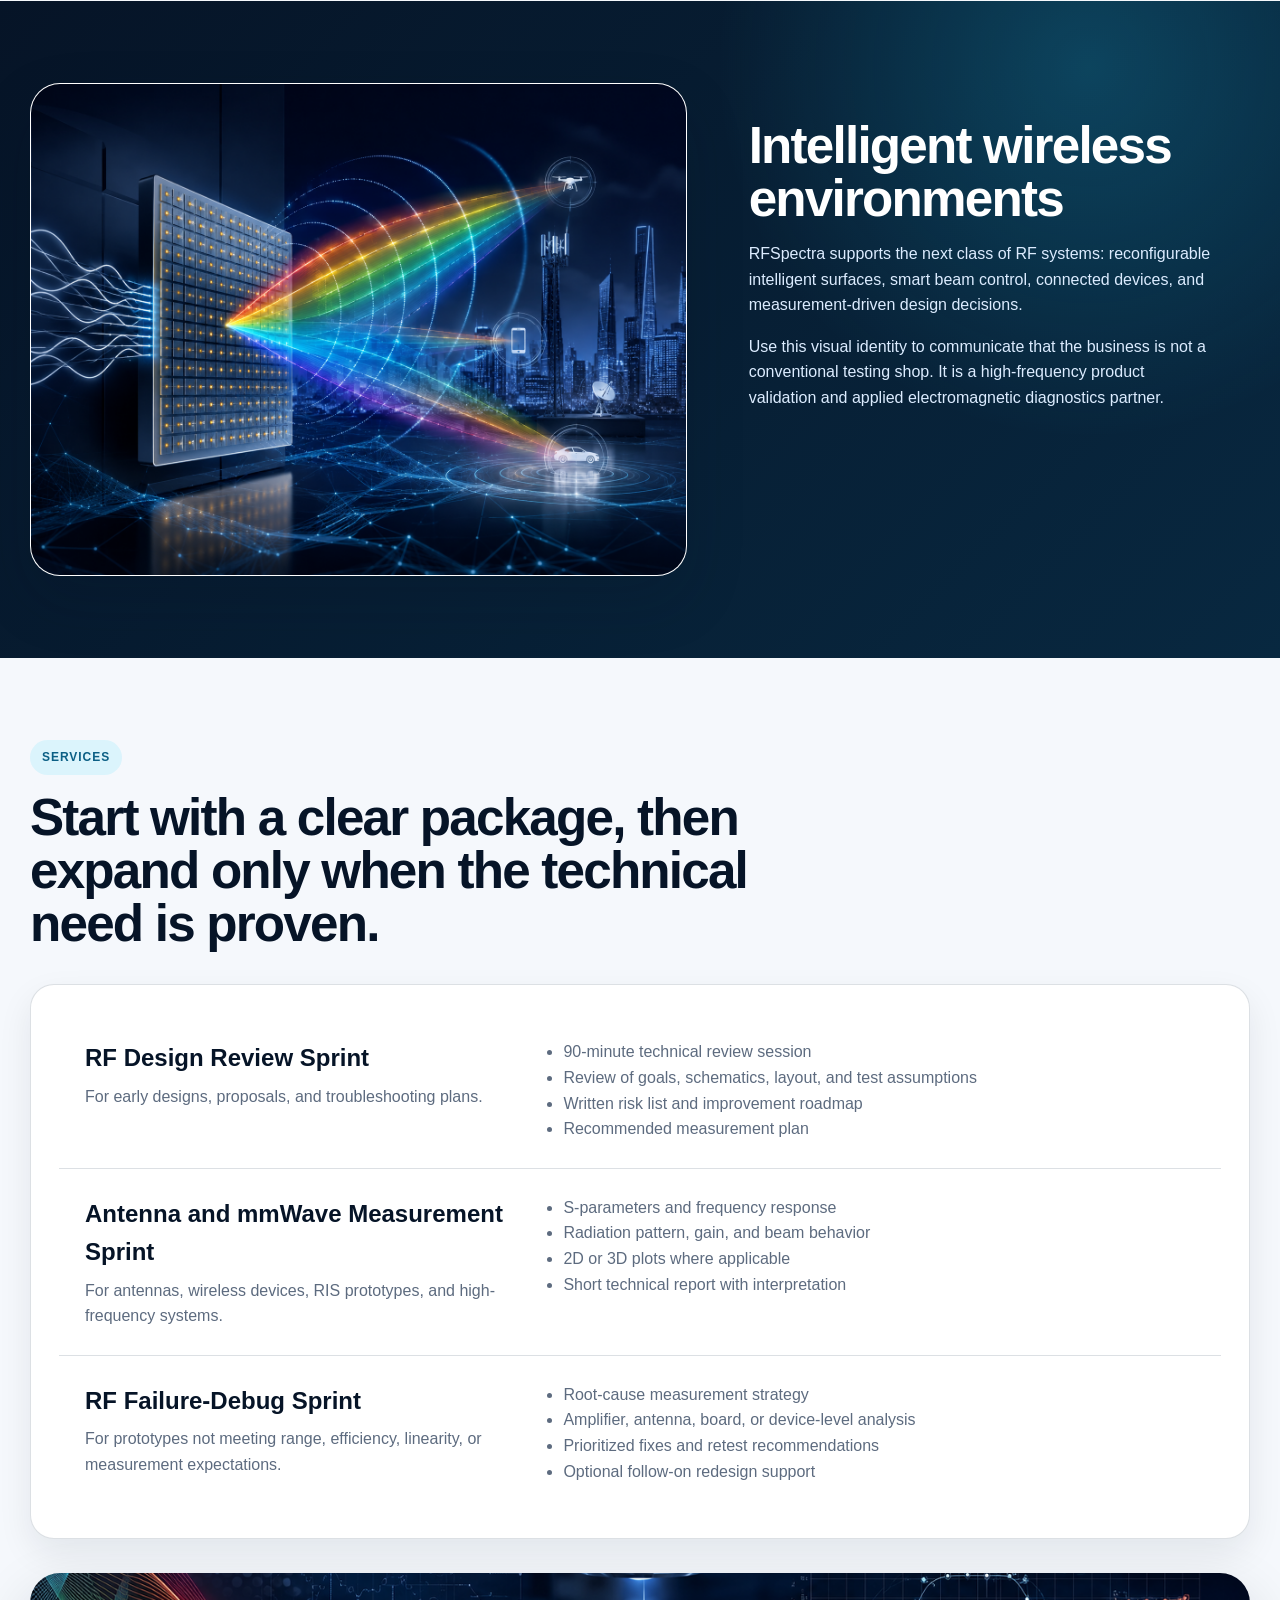
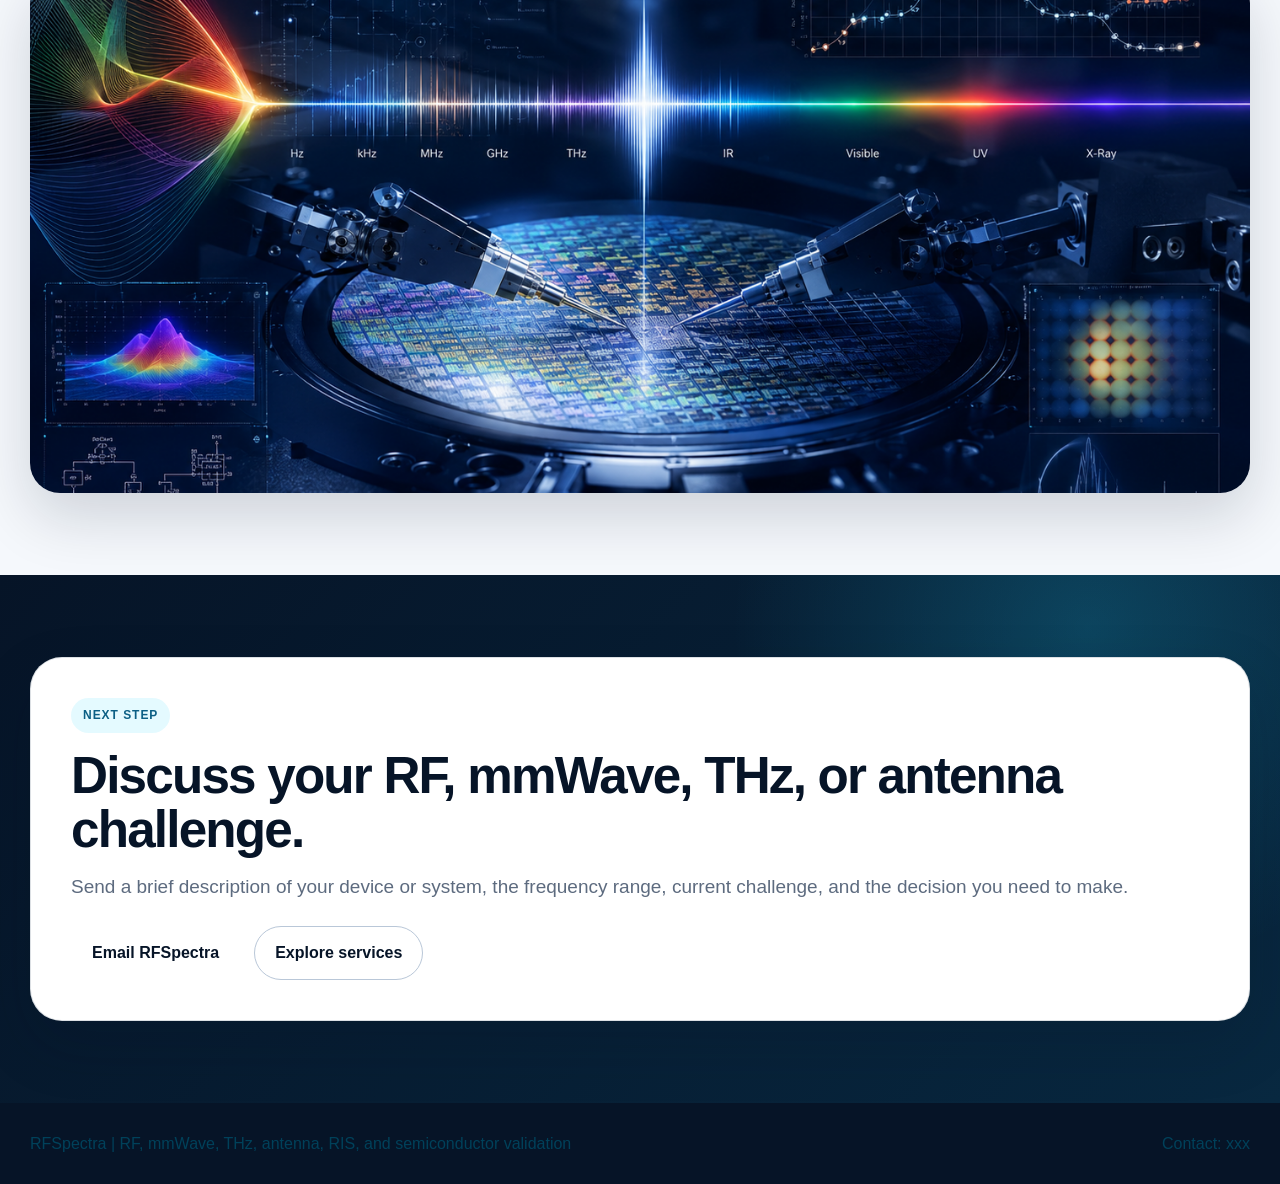
==== commit 96370baf: "Update index.html" ====
--- a/index.html
+++ b/index.html
@@ -146,7 +146,7 @@
       <h2>Discuss your RF, mmWave, THz, or antenna challenge.</h2>
       <p class="lead">Send a brief description of your device or system, the frequency range, current challenge, and the decision you need to make.</p>
       <div class="cta-row" style="margin-top:24px">
-        <a class="button primary" href="mailto:eroglua@sunypoly.edu?subject=RFSpectra%20RF%20Validation%20Services%20Inquiry">Email RFSpectra</a>
+        <a class="button primary" href="mailto:xxx?subject=RFSpectra%20RF%20Validation%20Services%20Inquiry">Email RFSpectra</a>
         <a class="button secondary" href="services.html" style="color:#061427;border-color:#b9c7d8">Explore services</a>
       </div>
     </div>
@@ -156,7 +156,7 @@
 <footer class="footer">
   <div class="footer-inner">
     <div>RFSpectra | RF, mmWave, THz, antenna, RIS, and semiconductor validation</div>
-    <div>Contact: eroglua@sunypoly.edu</div>
+    <div>Contact: xxx</div>
   </div>
 </footer>
 </body>
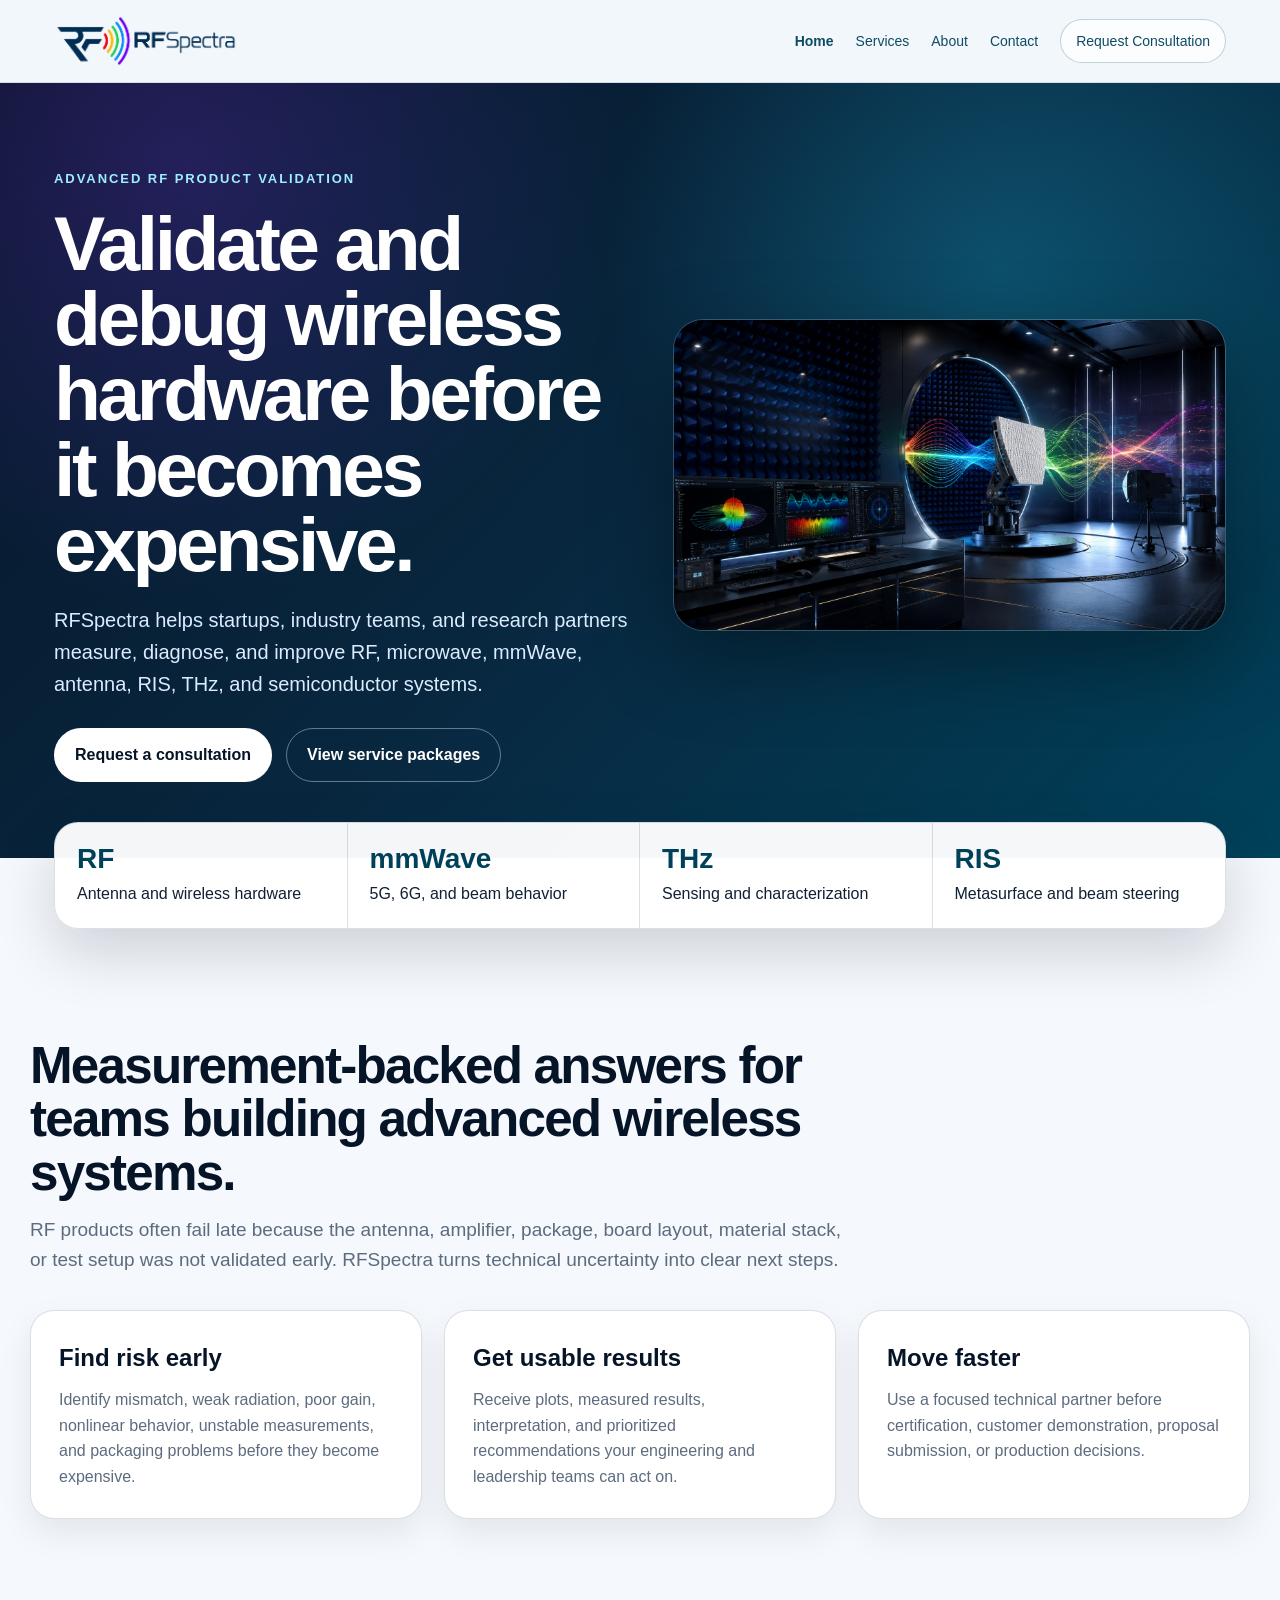
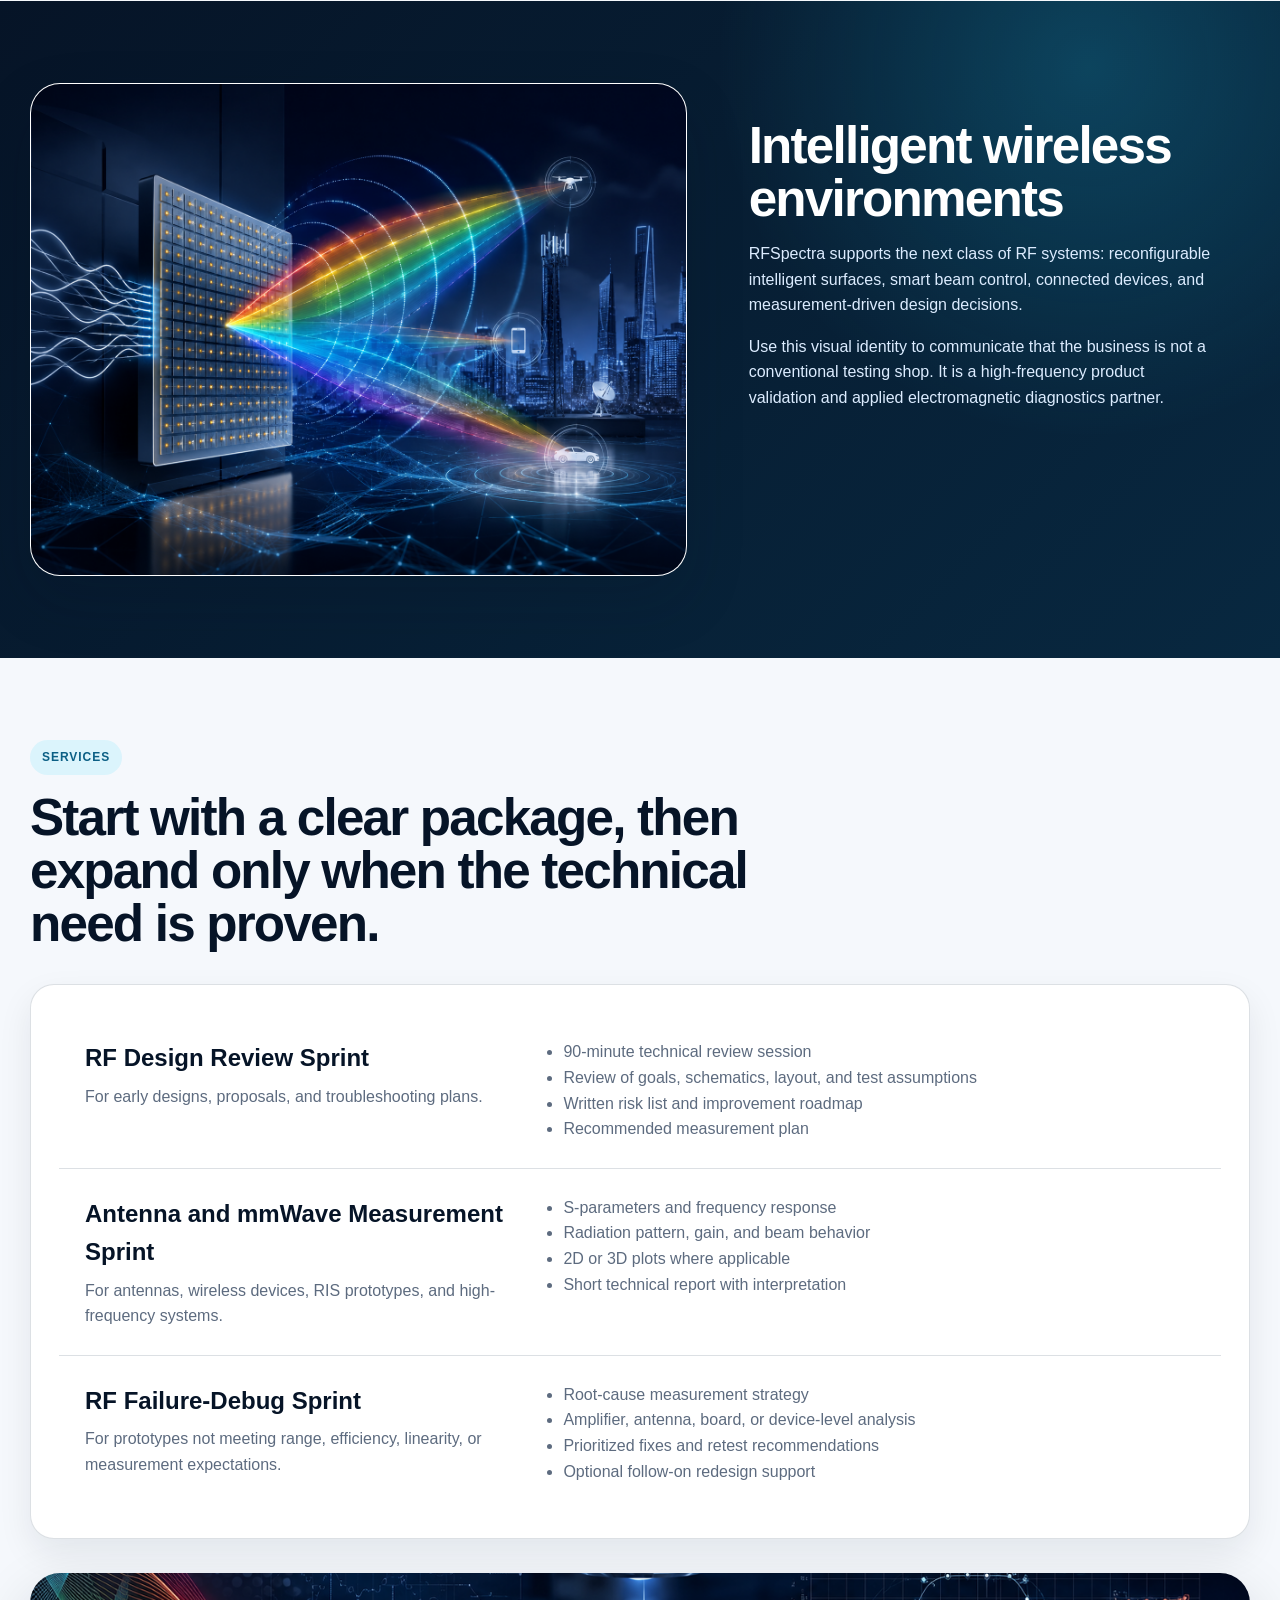
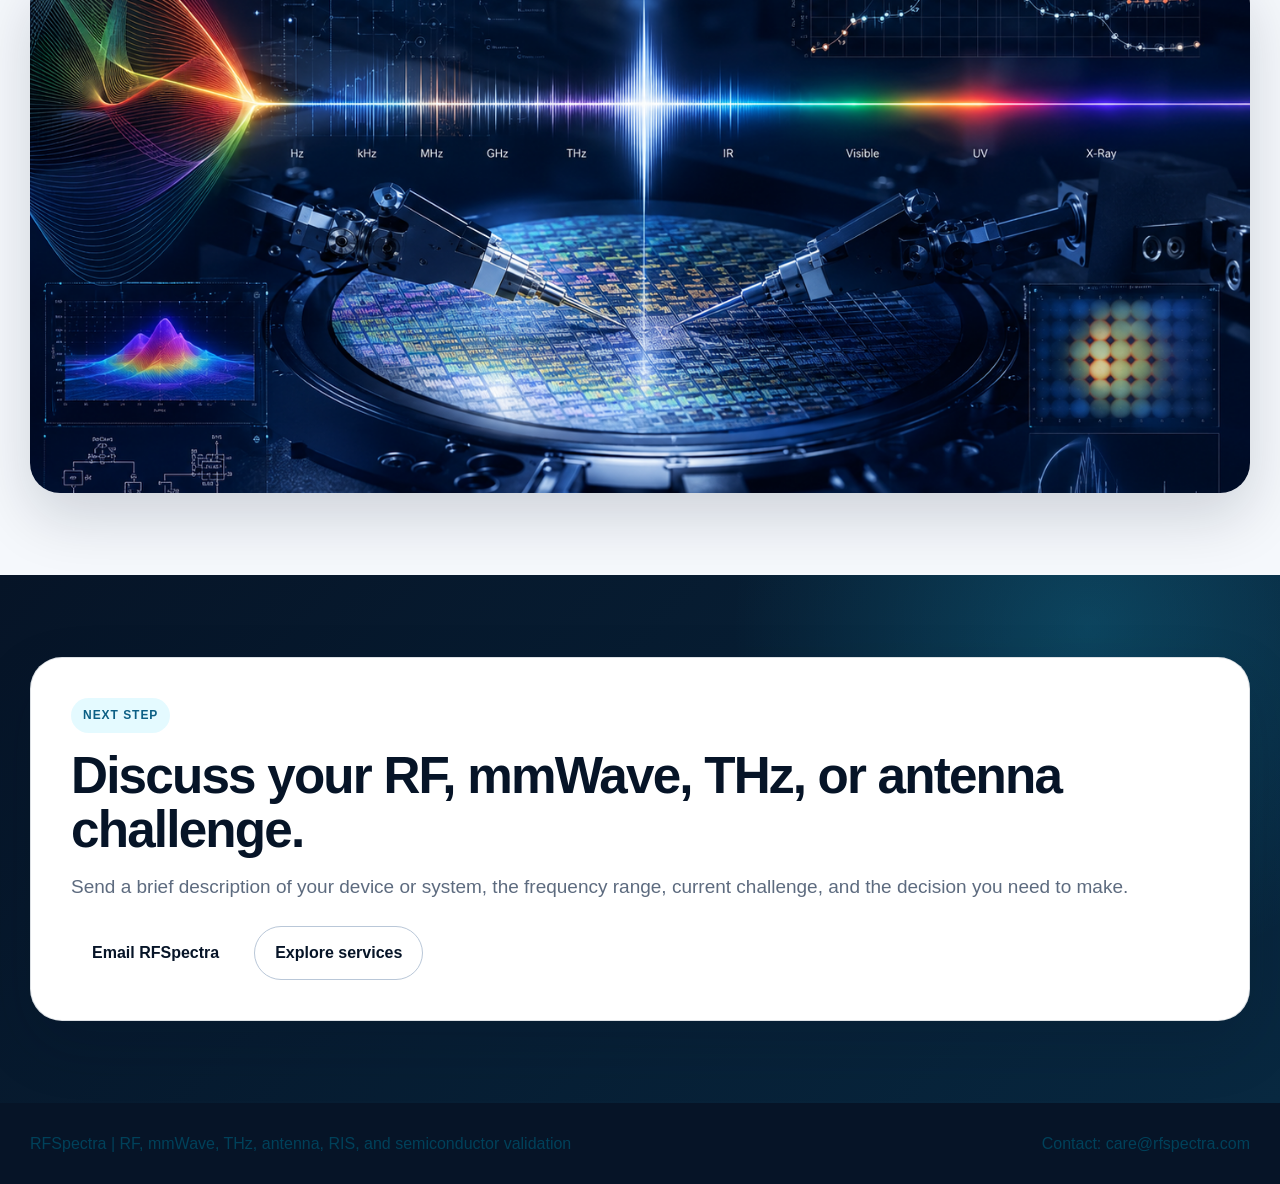
==== commit 45071e0b: "Update index.html" ====
--- a/index.html
+++ b/index.html
@@ -146,7 +146,7 @@
       <h2>Discuss your RF, mmWave, THz, or antenna challenge.</h2>
       <p class="lead">Send a brief description of your device or system, the frequency range, current challenge, and the decision you need to make.</p>
       <div class="cta-row" style="margin-top:24px">
-        <a class="button primary" href="mailto:xxx?subject=RFSpectra%20RF%20Validation%20Services%20Inquiry">Email RFSpectra</a>
+        <a class="button primary" href="mailto:care@rfspectra.com?subject=RFSpectra%20RF%20Validation%20Services%20Inquiry">Email RFSpectra</a>
         <a class="button secondary" href="services.html" style="color:#061427;border-color:#b9c7d8">Explore services</a>
       </div>
     </div>
@@ -156,7 +156,7 @@
 <footer class="footer">
   <div class="footer-inner">
     <div>RFSpectra | RF, mmWave, THz, antenna, RIS, and semiconductor validation</div>
-    <div>Contact: xxx</div>
+    <div>Contact: care@rfspectra.com</div>
   </div>
 </footer>
 </body>
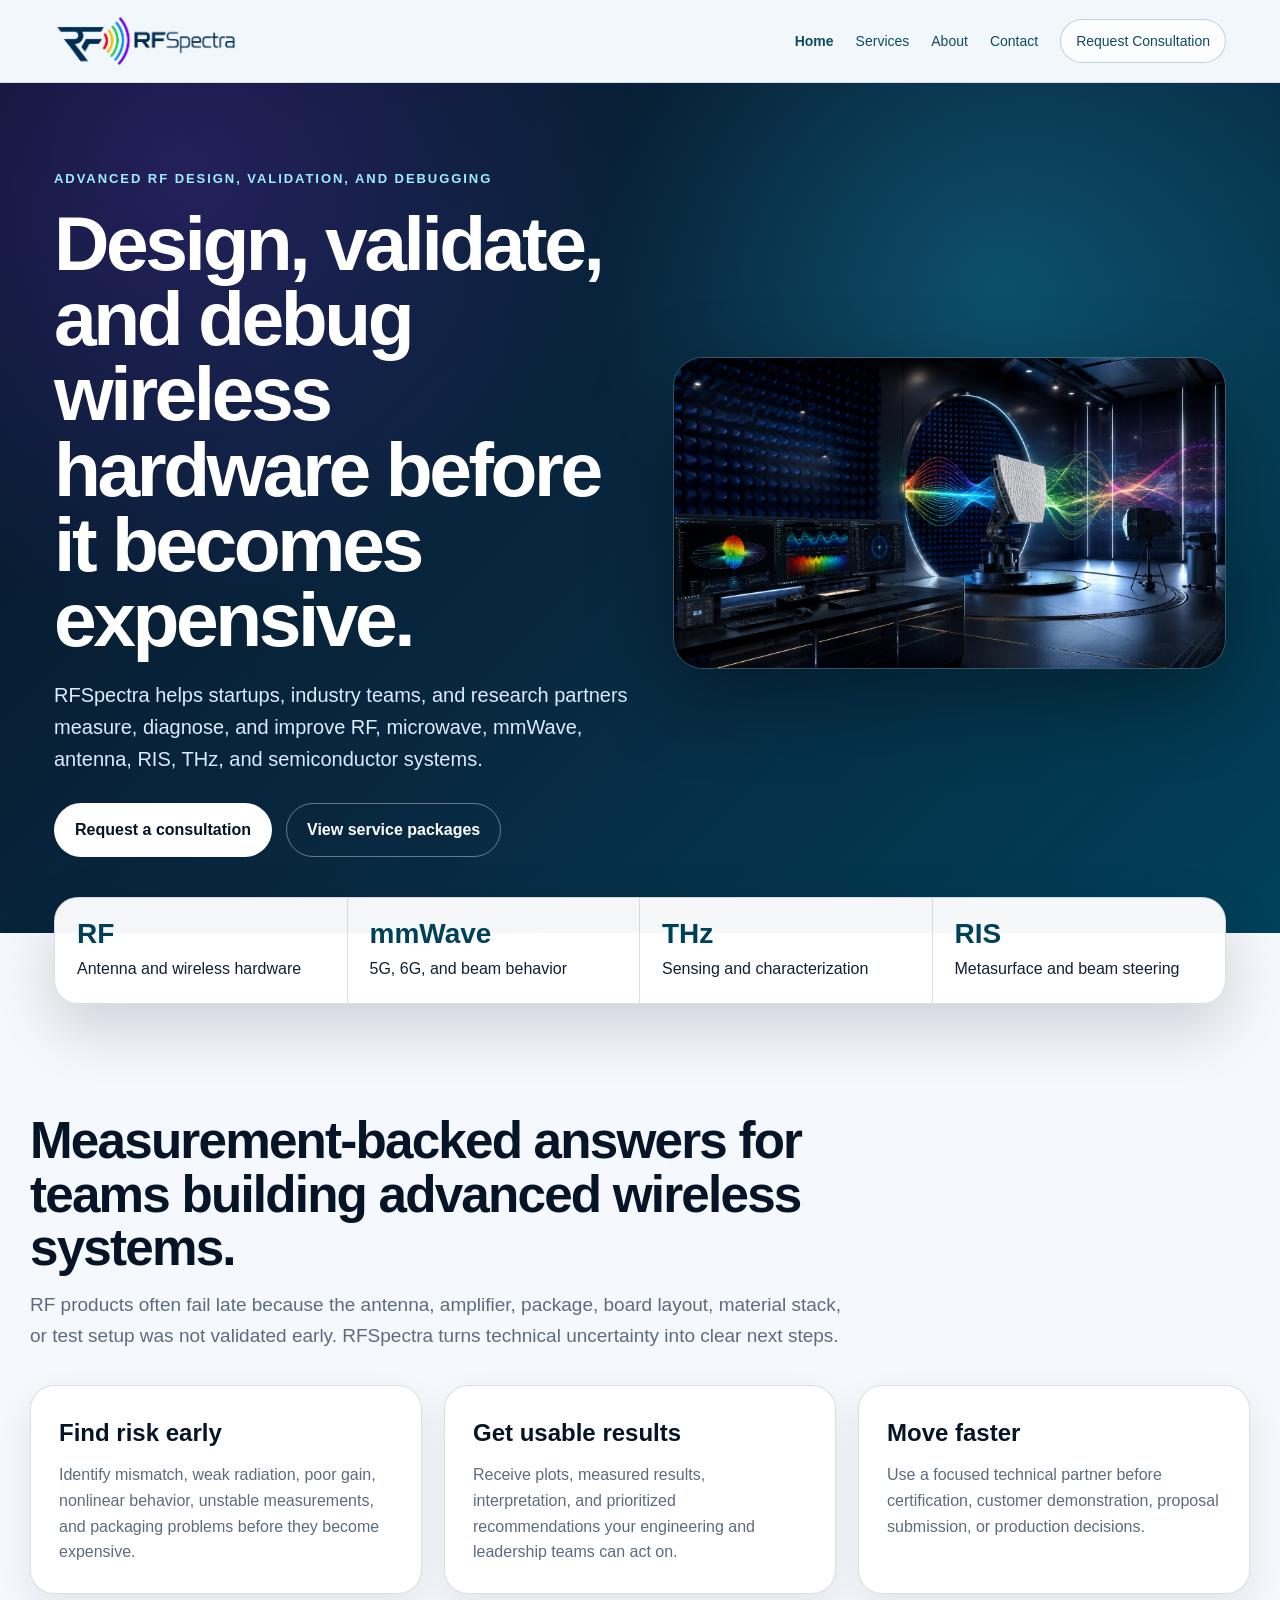
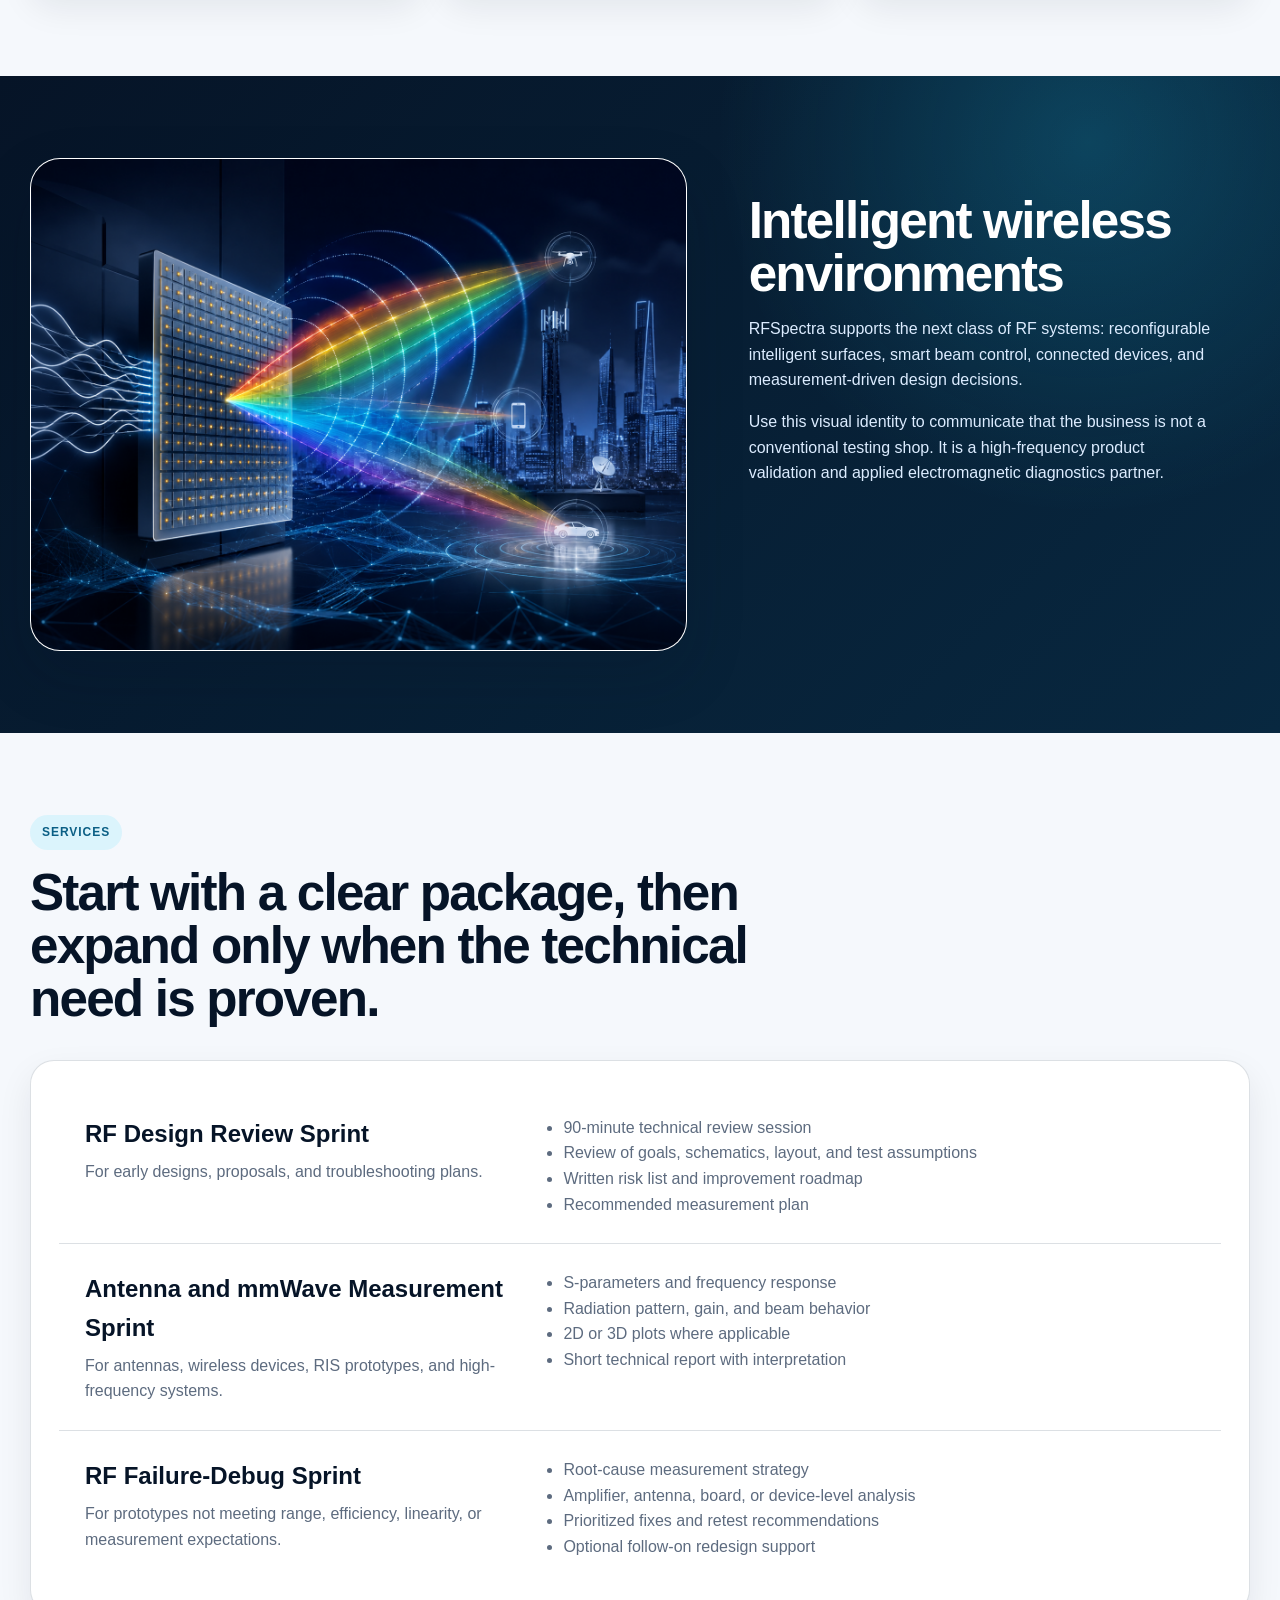
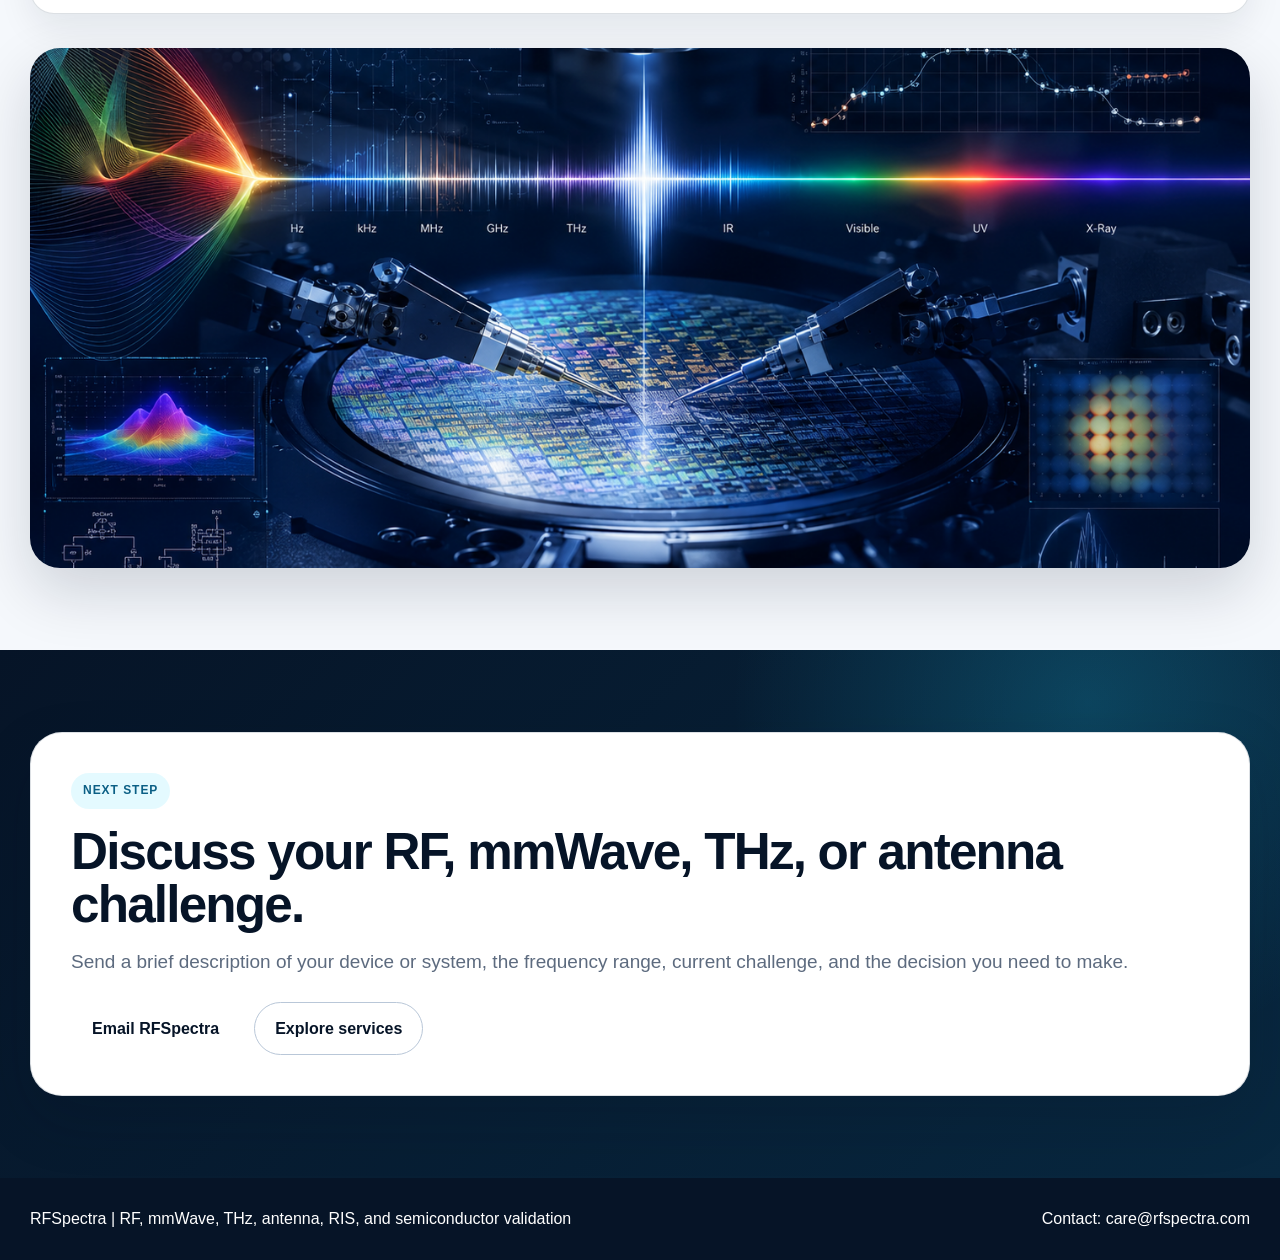
==== commit 34f94fe9: "Update index.html" ====
--- a/index.html
+++ b/index.html
@@ -29,8 +29,8 @@
   <section class="hero">
     <div class="hero-grid">
       <div>
-        <div class="kicker">Advanced RF product validation</div>
-        <h1>Validate and debug wireless hardware before it becomes expensive.</h1>
+        <div class="kicker">Advanced RF Design, Validation, and Debugging</div>
+        <h1>Design, validate, and debug wireless hardware before it becomes expensive.</h1>
         <p>RFSpectra helps startups, industry teams, and research partners measure, diagnose, and improve RF, microwave, mmWave, antenna, RIS, THz, and semiconductor systems.</p>
         <div class="cta-row">
           <a class="button primary" href="contact.html">Request a consultation</a>
--- a/style.css
+++ b/style.css
@@ -382,8 +382,13 @@
 
 .footer {
   background: var(--deep);
-  color: var(--navy);
+  color: #ffffff;
   padding: 28px 24px;
+}
+
+.footer a,
+.footer div {
+  color: #ffffff;
 }
 
 .footer-inner {
